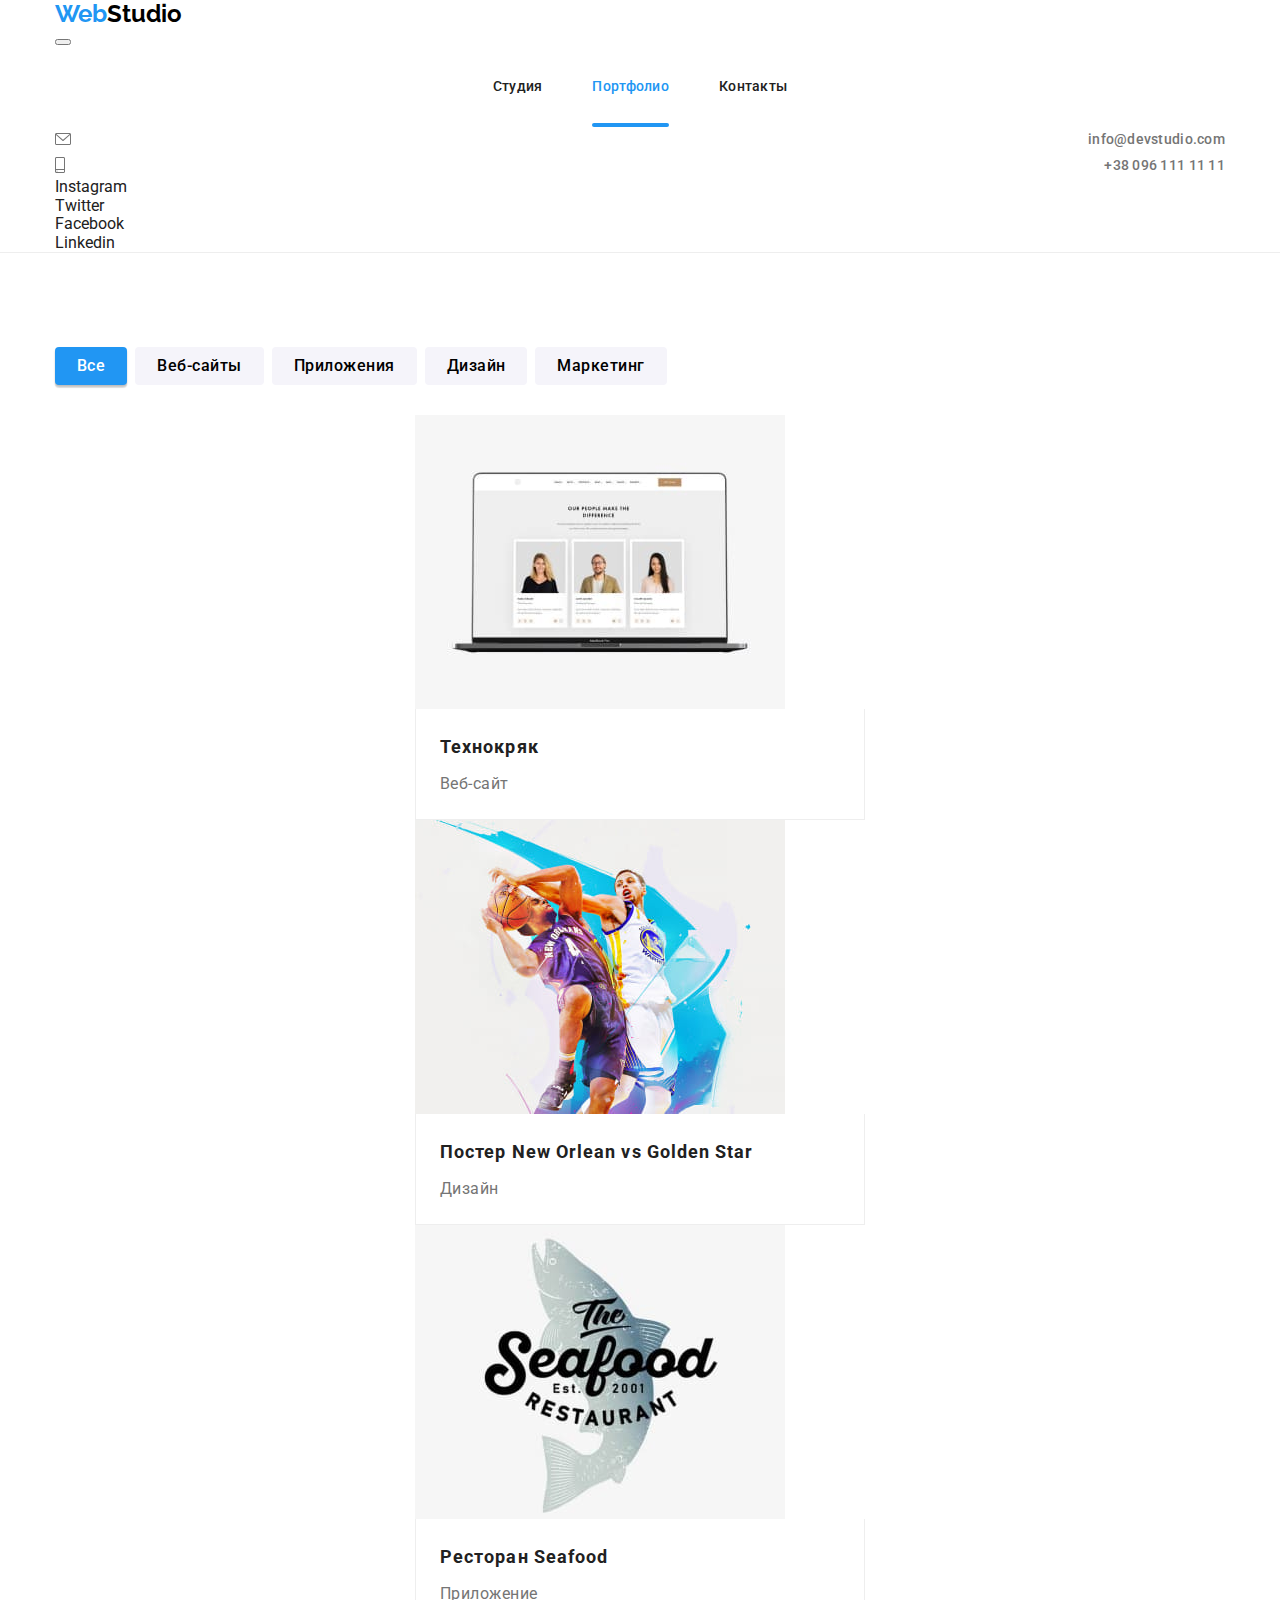
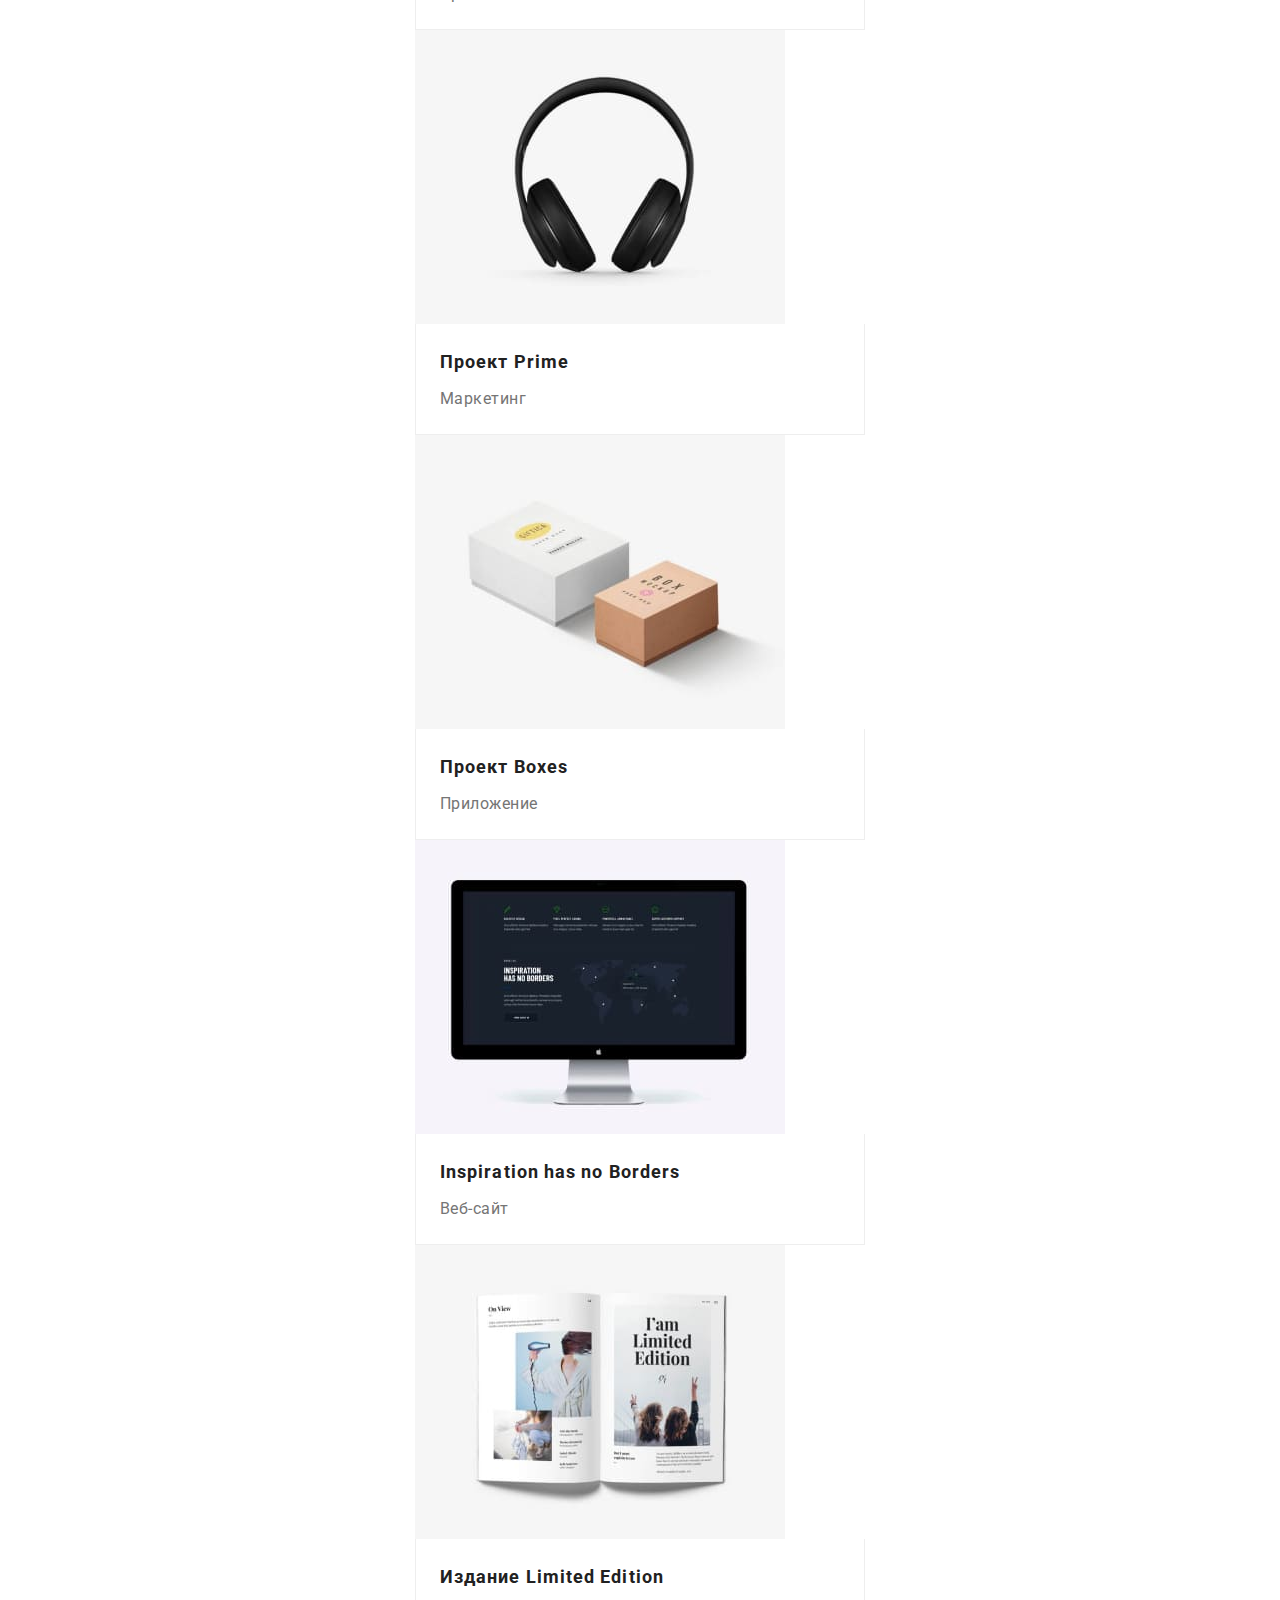
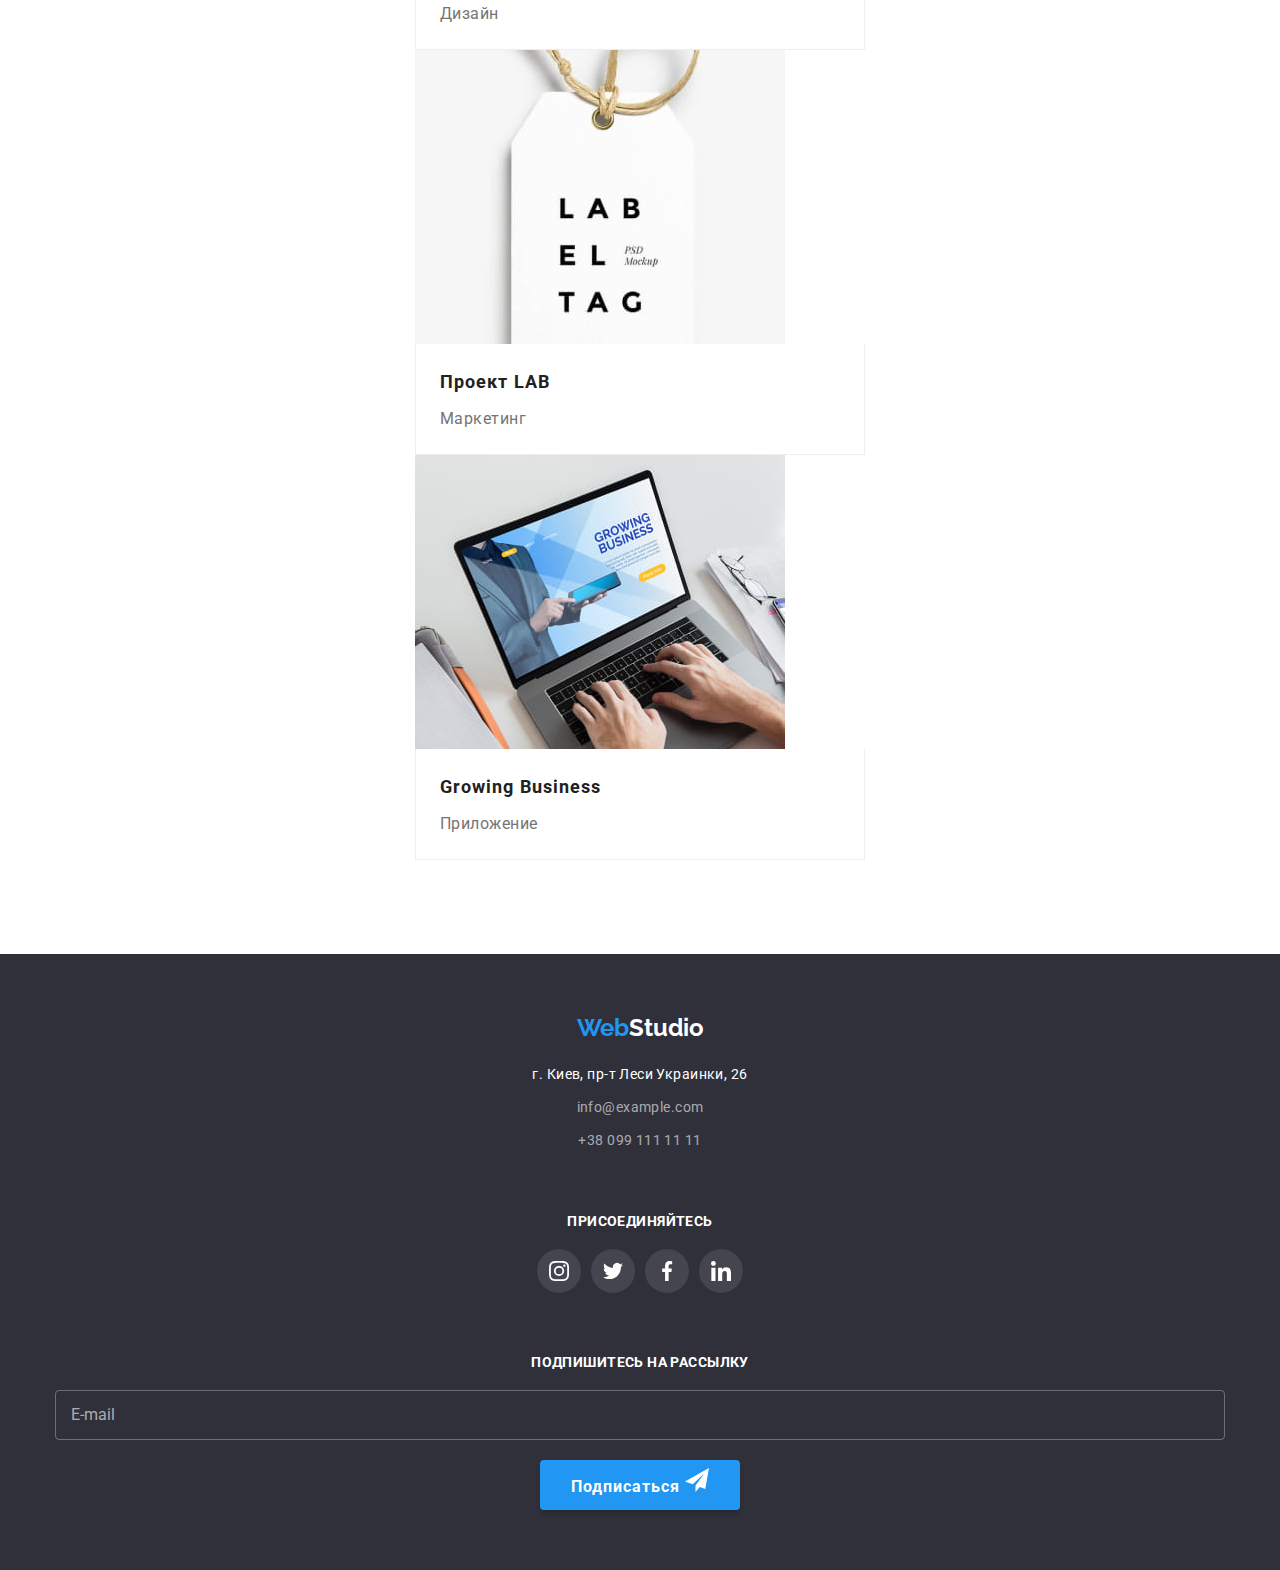
==== portfolio.html @ af36595d "start work" ====
<!DOCTYPE html>
<html lang="ru">
  <head>
    <meta charset="UTF-8" />
    <meta http-equiv="X-UA-Compatible" content="IE=edge" />
    <meta name="viewport" content="width=device-width, initial-scale=1.0, maximum-scale=1.0, user-scalable=no" />
    <link rel="stylesheet" href="./css/main.min.css" />
    <link
      href="https://fonts.googleapis.com/css2?family=Raleway:wght@700&family=Roboto:wght@400;500;700;900&display=swap"
      rel="stylesheet"
    />
    <title>Портфолио</title>
  </head>
  <body>
    <header>
    <div class="container page-header">
        <a href="./index.html" lang="en" class="link logo"><span class="logo__part">Web</span>Studio</a>
        <nav class="nav js-menu-container">
            <button type="button" class="nav__button is-open js-open-menu" aria-expanded="false" aria-controls="mobile-menu">
                <svg class="menu" width="40" height="40" aria-label="Переключатель мобильного меню">
                    <use class="nav__icon-menu" href="./images/sprite.svg#icon-menu" />
                    <use class="nav__icon-cross" href="./images/sprite.svg#icon-cross" />        
                </svg>
            </button>
            <div class="nav__menu">
                <ul class="list nav__list">
                    <li><a href="./index.html" class="link nav__link">Cтудия</a></li>
                    <li><a href="./portfolio.html" class="link nav__link nav__link--current">Портфолио</a></li>
                    <li><a href="" class="link nav__link">Контакты</a></li>
                </ul>        
                <ul class="list contacts">
                    <li>
                        <a class="link contacts__link" href="mailto:info@devstudio.com">
                        <svg class="contacts__icon" width="16" height="12">
                            <use href="./images/sprite.svg#icon-mail"></use>
                        </svg>
                        info@devstudio.com</a>
                    </li>
                    <li>
                        <a class="link contacts__link" href="tel:+380961111111">
                        <svg class="contacts__icon" width="10" height="16">
                            <use href="./images/sprite.svg#icon-tel"></use></svg>
                        +38 096 111 11 11</a>
                    </li>
                </ul>
                <ul class="list nav__sn">
                    <li class="nav__social"><a class="link" href="#">Instagram</a></li>
                    <li class="nav__social"><a class="link" href="#">Twitter</a></li>
                    <li class="nav__social"><a class="link" href="#">Facebook</a></li>
                    <li class="nav__social"><a class="link" href="#">Linkedin</a></li>
                </ul>
            </div>
        </nav>
    </div>
    </header>
    <main>
      <section class="section">
        <div class="container">
          <h1 class="visually-hidden">Projects</h1>
          <ul class="list filters">
            <li><button type="button" class="filters__button filters__button--current">Все</button></li>
            <li><button type="button" class="filters__button">Веб-сайты</button></li>
            <li><button type="button" class="filters__button">Приложения</button></li>
            <li><button type="button" class="filters__button">Дизайн</button></li>
            <li><button type="button" class="filters__button">Маркетинг</button></li>
          </ul>
          <ul class="list projects">
            <li class="projects__item">
              <a href="#" class="link product">
                <div class="product__overlay">
                  <picture>
                      <source srcset="./images/portfolio/1project-top.jpg 1x, ./images/portfolio/1project-top2x.jpg 2x" media="(min-width: 1200px)">
                      <source srcset="./images/portfolio/1project-tab.jpg 1x, ./images/portfolio/1project-tab2x.jpg 2x" media="(min-width: 768px)">
                      <source srcset="./images/portfolio/1project-mob.jpg 1x, ./images/portfolio/1project-mob2x.jpg 2x" media="(max-width: 767px)">
                      <img src="./images/portfolio/1project-mob.jpg" alt="Технокряк"/>
                  </picture>
                  <p class="product__text">
                    Ресурс предлагает комплексные предложения с разным уровнем функционала и
                    сервисов. Все это позволит посетителю получить исчерпывающие сведения о компании
                    или частном лице.
                  </p>
                </div>
                <div class="product__descr">
                  <h2 class="product__name">Технокряк</h2>
                  <p class="product__title">Веб-сайт</p>
                </div>
              </a>
            </li>
            <li class="projects__item">
              <a href="#" class="link product">
                <div class="product__overlay">
                  <picture>
                    <source srcset="./images/portfolio/2project-top.jpg 1x, ./images/portfolio/2project-top2x.jpg 2x" media="(min-width: 1200px)">
                    <source srcset="./images/portfolio/2project-tab.jpg 1x, ./images/portfolio/2project-tab2x.jpg 2x" media="(min-width: 768px)">
                    <source srcset="./images/portfolio/2project-mob.jpg 1x, ./images/portfolio/2project-mob2x.jpg 2x" media="(max-width: 767px)">
                    <img src="./images/portfolio/2project-mob.jpg" alt="Постер New Orlean vs Golden Star"/>
                  </picture>
                  <p class="product__text">
                    Ресурс предлагает комплексные предложения с разным уровнем функционала и
                    сервисов. Все это позволит посетителю получить исчерпывающие сведения о компании
                    или частном лице.
                  </p>
                </div>
                <div class="product__descr">
                  <h2 class="product__name">
                    Постер <span lang="en">New Orlean vs Golden Star</span>
                  </h2>
                  <p class="product__title">Дизайн</p>
                </div>
              </a>
            </li>
            <li class="projects__item">
              <a href="#" class="link product">
                <div class="product__overlay">
                  <picture>
                    <source srcset="./images/portfolio/3project-top.jpg 1x, ./images/portfolio/3project-top2x.jpg 2x" media="(min-width: 1200px)">
                    <source srcset="./images/portfolio/3project-tab.jpg 1x, ./images/portfolio/3project-tab2x.jpg 2x" media="(min-width: 768px)">
                    <source srcset="./images/portfolio/3project-mob.jpg 1x, ./images/portfolio/3project-mob2x.jpg 2x" media="(max-width: 767px)">
                    <img src="./images/portfolio/3project-mob.jpg" alt="Ресторан Seafood"/>
                  </picture>
                  <p class="product__text">
                    Ресурс предлагает комплексные предложения с разным уровнем функционала и
                    сервисов. Все это позволит посетителю получить исчерпывающие сведения о компании
                    или частном лице.
                  </p>
                </div>
                <div class="product__descr">
                  <h2 class="product__name">Ресторан <span lang="en">Seafood</span></h2>
                  <p class="product__title">Приложение</p>
                </div>
              </a>
            </li>
            <li class="projects__item">
              <a href="#" class="link product">
                <div class="product__overlay">
                  <picture>
                    <source srcset="./images/portfolio/4project-top.jpg 1x, ./images/portfolio/4project-top2x.jpg 2x" media="(min-width: 1200px)">
                    <source srcset="./images/portfolio/4project-tab.jpg 1x, ./images/portfolio/4project-tab2x.jpg 2x" media="(min-width: 768px)">
                    <source srcset="./images/portfolio/4project-mob.jpg 1x, ./images/portfolio/4project-mob2x.jpg 2x" media="(max-width: 767px)">
                    <img src="./images/portfolio/4project-mob.jpg" alt="Проект Prime"/>
                  </picture>
                  <p class="product__text">
                    Ресурс предлагает комплексные предложения с разным уровнем функционала и
                    сервисов. Все это позволит посетителю получить исчерпывающие сведения о компании
                    или частном лице.
                  </p>
                </div>
                <div class="product__descr">
                  <h2 class="product__name">Проект <span lang="en">Prime</span></h2>
                  <p class="product__title">Маркетинг</p>
                </div>
              </a>
            </li>
            <li class="projects__item">
              <a href="#" class="link product">
                <div class="product__overlay">
                  <picture>
                    <source srcset="./images/portfolio/5project-top.jpg 1x, ./images/portfolio/5project-top2x.jpg 2x" media="(min-width: 1200px)">
                    <source srcset="./images/portfolio/5project-tab.jpg 1x, ./images/portfolio/5project-tab2x.jpg 2x" media="(min-width: 768px)">
                    <source srcset="./images/portfolio/5project-mob.jpg 1x, ./images/portfolio/5project-mob2x.jpg 2x" media="(max-width: 767px)">
                    <img src="./images/portfolio/5project-mob.jpg" alt="Проект Boxes"/>
                  </picture>
                  <p class="product__text">
                    Ресурс предлагает комплексные предложения с разным уровнем функционала и
                    сервисов. Все это позволит посетителю получить исчерпывающие сведения о компании
                    или частном лице.
                  </p>
                </div>
                <div class="product__descr">
                  <h2 class="product__name">Проект <span lang="en">Boxes</span></h2>
                  <p class="product__title">Приложение</p>
                </div>
              </a>
            </li>
            <li class="projects__item">
              <a href="#" class="link product">
                <div class="product__overlay">
                  <picture>
                    <source srcset="./images/portfolio/6project-top.jpg 1x, ./images/portfolio/6project-top2x.jpg 2x" media="(min-width: 1200px)">
                    <source srcset="./images/portfolio/6project-tab.jpg 1x, ./images/portfolio/6project-tab2x.jpg 2x" media="(min-width: 768px)">
                    <source srcset="./images/portfolio/6project-mob.jpg 1x, ./images/portfolio/6project-mob2x.jpg 2x" media="(max-width: 767px)">
                    <img src="./images/portfolio/6project-mob.jpg" alt="Inspiration has no Borders"/>
                  </picture>
                  <p class="product__text">
                    Ресурс предлагает комплексные предложения с разным уровнем функционала и
                    сервисов. Все это позволит посетителю получить исчерпывающие сведения о компании
                    или частном лице.
                  </p>
                </div>
                <div class="product__descr">
                  <h2 class="product__name" lang="en">Inspiration has no Borders</h2>
                  <p class="product__title">Веб-сайт</p>
                </div>
              </a>
            </li>
            <li class="projects__item">
              <a href="#" class="link product">
                <div class="product__overlay">
                  <picture>
                    <source srcset="./images/portfolio/7project-top.jpg 1x, ./images/portfolio/7project-top2x.jpg 2x" media="(min-width: 1200px)">
                    <source srcset="./images/portfolio/7project-tab.jpg 1x, ./images/portfolio/7project-tab2x.jpg 2x" media="(min-width: 768px)">
                    <source srcset="./images/portfolio/7project-mob.jpg 1x, ./images/portfolio/7project-mob2x.jpg 2x" media="(max-width: 767px)">
                    <img src="./images/portfolio/7project-mob.jpg" alt="Издание Limited Edition"/>
                  </picture>
                  <p class="product__text">
                    Ресурс предлагает комплексные предложения с разным уровнем функционала и
                    сервисов. Все это позволит посетителю получить исчерпывающие сведения о компании
                    или частном лице.
                  </p>
                </div>
                <div class="product__descr">
                  <h2 class="product__name">Издание <span lang="en">Limited Edition</span></h2>
                  <p class="product__title">Дизайн</p>
                </div>
              </a>
            </li>
            <li class="projects__item">
              <a href="#" class="link product">
                <div class="product__overlay">
                  <picture>
                    <source srcset="./images/portfolio/8project-top.jpg 1x, ./images/portfolio/8project-top2x.jpg 2x" media="(min-width: 1200px)">
                    <source srcset="./images/portfolio/8project-tab.jpg 1x, ./images/portfolio/8project-tab2x.jpg 2x" media="(min-width: 768px)">
                    <source srcset="./images/portfolio/8project-mob.jpg 1x, ./images/portfolio/8project-mob2x.jpg 2x" media="(max-width: 767px)">
                    <img src="./images/portfolio/8project-mob.jpg" alt="Проект LAB"/>
                  </picture>
                  <p class="product__text">
                    Ресурс предлагает комплексные предложения с разным уровнем функционала и
                    сервисов. Все это позволит посетителю получить исчерпывающие сведения о компании
                    или частном лице.
                  </p>
                </div>
                <div class="product__descr">
                  <h2 class="product__name">Проект <span lang="en">LAB</span></h2>
                  <p class="product__title">Маркетинг</p>
                </div>
              </a>
            </li>
            <li class="projects__item">
              <a href="#" class="link product">
                <div class="product__overlay">
                  <picture>
                    <source srcset="./images/portfolio/9project-top.jpg 1x, ./images/portfolio/9project-top2x.jpg 2x" media="(min-width: 1200px)">
                    <source srcset="./images/portfolio/9project-tab.jpg 1x, ./images/portfolio/9project-tab2x.jpg 2x" media="(min-width: 768px)">
                    <source srcset="./images/portfolio/9project-mob.jpg 1x, ./images/portfolio/9project-mob2x.jpg 2x" media="(max-width: 767px)">
                    <img src="./images/portfolio/9project-mob.jpg" alt="Growing Business"/>
                  </picture>
                  <p class="product__text">
                    Ресурс предлагает комплексные предложения с разным уровнем функционала и
                    сервисов. Все это позволит посетителю получить исчерпывающие сведения о компании
                    или частном лице.
                  </p>
                </div>
                <div class="product__descr">
                  <h2 class="product__name" lang="en">Growing Business</h2>
                  <p class="product__title">Приложение</p>
                </div>
              </a>
            </li>
          </ul>
        </div>
      </section>
    </main>
    <footer>
    <div class="container page-footer">
        <div>
        <a href="./index.html" lang="en" class="link logo"
            ><span class="logo__part">Web</span>Studio</a
        >
        <address>
            <ul class="address list">
            <li>
                <a href="https://goo.gl/maps/jvZkEeuZgT2ocz416"
                rel="noopener nofollow noreferrer"
                class="link address__location">г. Киев, пр-т Леси Украинки, 26</a>
            </li>
            <li class="address__item">
                <a href="mailto:info@example.com" class="link address__contacts">info@example.com</a>
            </li>
            <li class="address__item">
                <a href="tel:+380991111111" class="link address__contacts">+38 099 111 11 11</a>
            </li>
            </ul>
        </address>
        </div>
        <div class="footer__div">
        <strong class="page-footer__heading">присоединяйтесь</strong>
        <ul class="list social">
            <li>
            <a href="#" class="link social__link">
                <svg width="20" height="20">
                <use href="./images/sprite.svg#icon-instagram" />
                </svg>
            </a>
            </li>
            <li>
            <a href="#" class="link social__link">
                <svg width="20" height="20">
                <use href="./images/sprite.svg#icon-twitter" />
                </svg>
            </a>
            </li>
            <li>
            <a href="#" class="link social__link">
                <svg width="20" height="20">
                <use href="./images/sprite.svg#icon-facebook" />
                </svg>
            </a>
            </li>
            <li>
            <a href="#" class="link social__link">
                <svg width="20" height="20">
                <use href="./images/sprite.svg#icon-linkedin" />
                </svg>
            </a>
            </li>
        </ul>
        </div>
        <div class="footer__div footer__div--alignment">
        <strong class="page-footer__heading">подпишитесь на рассылку</strong>
        <form class="send">
            <label>
            <input type="email" name="email" class="send__email" placeholder="E-mail" required />
            </label>
            <button type="submit" class="button">
            Подписаться
            <svg width="24" height="24">
                <use href="./images/sprite.svg#icon-send" />
            </svg>
            </button>
        </form>
        </div>
    </div>
    </footer>
  </body>
</html>
---- css/main.min.css ----
/*! modern-normalize v1.1.0 | MIT License | https://github.com/sindresorhus/modern-normalize */*,::before,::after{-webkit-box-sizing:border-box;box-sizing:border-box}html{line-height:1.15;-webkit-text-size-adjust:100%;-moz-tab-size:4;-o-tab-size:4;tab-size:4}body{margin:0;font-family:system-ui,-apple-system,"Segoe UI",Roboto,Helvetica,Arial,sans-serif,"Apple Color Emoji","Segoe UI Emoji"}hr{height:0;color:inherit}abbr[title]{-webkit-text-decoration:underline dotted;text-decoration:underline dotted}b,strong{font-weight:bolder}code,kbd,samp,pre{font-family:ui-monospace,SFMono-Regular,Consolas,"Liberation Mono",Menlo,monospace;font-size:1em}small{font-size:80%}sub,sup{font-size:75%;line-height:0;position:relative;vertical-align:baseline}sub{bottom:-0.25em}sup{top:-0.5em}table{text-indent:0;border-color:inherit}button,input,optgroup,select,textarea{font-family:inherit;font-size:100%;line-height:1.15;margin:0}button,select{text-transform:none}button,[type=button],[type=reset],[type=submit]{-webkit-appearance:button}::-moz-focus-inner{border-style:none;padding:0}:-moz-focusring{outline:1px dotted ButtonText}:-moz-ui-invalid{box-shadow:none}legend{padding:0}progress{vertical-align:baseline}::-webkit-inner-spin-button,::-webkit-outer-spin-button{height:auto}[type=search]{-webkit-appearance:textfield;outline-offset:-2px}::-webkit-search-decoration{-webkit-appearance:none}::-webkit-file-upload-button{-webkit-appearance:button;font:inherit}summary{display:list-item}p,h1,h2,h3,h4,h5,h6{margin:0}ul,ol{margin:0;padding-left:0}img{display:block;max-width:100%;height:auto}.container{margin:0 auto;padding:0 15px}@media screen and (min-width: 1200px){.container{width:1200px}}.section{padding-top:60px;padding-bottom:60px}@media screen and (min-width: 1200px){.section{padding-top:94px;padding-bottom:94px}}.link{text-decoration:none;color:inherit;-webkit-transition:color 250ms cubic-bezier(0.4, 0, 0.2, 1);transition:color 250ms cubic-bezier(0.4, 0, 0.2, 1)}.link:hover,.link:focus{color:#2196f3}.list{list-style-type:none}.no-padding{padding-top:0}@media screen and (max-width: 1199px){.no-padding{display:none}}.is-hidden{opacity:0;pointer-events:none;visibility:hidden}.no-scroll{overflow:hidden}.visually-hidden{position:absolute;width:1px;height:1px;margin:-1px;border:0;padding:0;white-space:nowrap;-webkit-clip-path:inset(100%);clip-path:inset(100%);clip:rect(0 0 0 0);overflow:hidden}.logo{color:#000;font-family:"Raleway";font-weight:700;font-size:24px;line-height:28px;padding:16px 0;-webkit-transition-property:color;transition-property:color;-webkit-transition-duration:250ms;transition-duration:250ms;-webkit-transition-timing-function:cubic-bezier(0.4, 0, 0.2, 1);transition-timing-function:cubic-bezier(0.4, 0, 0.2, 1)}@media screen and (min-width: 768px){.logo{padding:26px 0}}.page-footer .logo{color:#fff}.logo:hover,.logo:focus{color:#2196f3}.logo__part{color:#2196f3}.is-hidden{opacity:0;pointer-events:none;visibility:hidden}.menu{position:fixed;z-index:2;width:100vw;height:100vh;background-color:#fff;top:0;padding-top:10px;padding-bottom:48px;-webkit-transform:translate(0) scale(1);transform:translate(0) scale(1);opacity:1;-webkit-transition-property:-webkit-transform;transition-property:-webkit-transform;transition-property:transform;transition-property:transform, -webkit-transform;-webkit-transition-duration:250ms;transition-duration:250ms;-webkit-transition-timing-function:cubic-bezier(0.4, 0, 0.2, 1);transition-timing-function:cubic-bezier(0.4, 0, 0.2, 1)}.menu>.menu-container{display:-webkit-box;display:-ms-flexbox;display:flex;-webkit-box-pack:justify;-ms-flex-pack:justify;justify-content:space-between;-webkit-box-orient:vertical;-webkit-box-direction:normal;-ms-flex-direction:column;flex-direction:column;height:100%;overflow:auto}@media screen and (min-width: 768px){.menu{display:none}}.menu-container{width:100%;margin:0 auto;padding-left:40px;padding-right:15px}@media screen and (min-width: 480px){.menu-container{max-width:480px}}.menu-btn__open{border:none;background-color:rgba(0,0,0,0);padding:10px 0;-webkit-transition-property:fill;transition-property:fill;-webkit-transition-duration:250ms;transition-duration:250ms;-webkit-transition-timing-function:cubic-bezier(0.4, 0, 0.2, 1);transition-timing-function:cubic-bezier(0.4, 0, 0.2, 1)}.menu-btn__open:hover,.menu-btn__open:focus{fill:#2196f3}@media screen and (min-width: 768px){.menu-btn__open{display:none}}.menu__icon{color:#000}.menu-btn__close{display:block;border:none;background-color:rgba(0,0,0,0);padding:10px 0;-webkit-transition-property:fill;transition-property:fill;-webkit-transition-duration:250ms;transition-duration:250ms;-webkit-transition-timing-function:cubic-bezier(0.4, 0, 0.2, 1);transition-timing-function:cubic-bezier(0.4, 0, 0.2, 1)}.menu-btn__close:hover,.menu-btn__close:focus{fill:#2196f3}.menu__item:not(:last-child){margin-bottom:32px}.menu__link{font-family:inherit;text-align:left;font-weight:500;font-size:30px;line-height:1.13;letter-spacing:.02em;text-transform:none;-webkit-transition-property:color;transition-property:color;-webkit-transition-duration:250ms;transition-duration:250ms;-webkit-transition-timing-function:cubic-bezier(0.4, 0, 0.2, 1);transition-timing-function:cubic-bezier(0.4, 0, 0.2, 1)}@media screen and (min-width: 480px){.menu__link{font-family:inherit;text-align:left;font-weight:500;font-size:40px;line-height:1.18;letter-spacing:.02em;text-transform:none}}.menu__link:hover,.menu__link:focus,.menu__link--current{color:#2196f3}.menu-connect__tel{margin-bottom:32px}.button{display:block;margin:0 auto;width:200px;height:50px;color:#fff;background-color:#2196f3;cursor:pointer;border:none;-webkit-box-shadow:0px 4px 4px rgba(0,0,0,.15);box-shadow:0px 4px 4px rgba(0,0,0,.15);border-radius:4px;font-family:inherit;text-align:center;font-weight:700;font-size:16px;line-height:30px;letter-spacing:.06em;text-transform:none;-webkit-transition-property:background-color;transition-property:background-color;-webkit-transition-duration:250ms;transition-duration:250ms;-webkit-transition-timing-function:cubic-bezier(0.4, 0, 0.2, 1);transition-timing-function:cubic-bezier(0.4, 0, 0.2, 1)}.button:hover,.button:focus{background-color:#188ce8}.send .button{fill:currentColor;gap:10px}.section__heading{font-family:inherit;text-align:center;font-weight:700;font-size:28px;line-height:33px;letter-spacing:.03em;text-transform:none;margin-bottom:30px}.social{display:-webkit-box;display:-ms-flexbox;display:flex;-webkit-box-pack:center;-ms-flex-pack:center;justify-content:center;-webkit-box-align:center;-ms-flex-align:center;align-items:center;gap:10px}.social__link{display:-webkit-box;display:-ms-flexbox;display:flex;-webkit-box-pack:center;-ms-flex-pack:center;justify-content:center;-webkit-box-align:center;-ms-flex-align:center;align-items:center;width:44px;height:44px;background-color:inherit;border-radius:50%;-webkit-transition-property:background-color;transition-property:background-color;-webkit-transition-duration:250ms;transition-duration:250ms;-webkit-transition-timing-function:cubic-bezier(0.4, 0, 0.2, 1);transition-timing-function:cubic-bezier(0.4, 0, 0.2, 1)}.footer__div .social__link{background-color:rgba(255,255,255,.1);fill:#fff}.social__link:hover,.social__link:focus{background-color:#2196f3}.social__icon{fill:#afb1b8;-webkit-transition-property:fill;transition-property:fill;-webkit-transition-duration:250ms;transition-duration:250ms;-webkit-transition-timing-function:cubic-bezier(0.4, 0, 0.2, 1);transition-timing-function:cubic-bezier(0.4, 0, 0.2, 1)}.social__link:hover .social__icon,.social__link:focus .social__icon{fill:#fff}.close{position:absolute;top:8px;right:8px;width:30px;height:30px;border:1px solid rgba(0,0,0,.1);border-radius:50%;background:#fff;cursor:pointer}.close__icon{fill:#000;-webkit-transition-property:fill;transition-property:fill;-webkit-transition-duration:250ms;transition-duration:250ms;-webkit-transition-timing-function:cubic-bezier(0.4, 0, 0.2, 1);transition-timing-function:cubic-bezier(0.4, 0, 0.2, 1)}.close:hover .close__icon,.close:focus .close__icon{fill:#2196f3}.send__email{width:100%;height:50px;padding:16px 15px;margin-bottom:20px;background-color:inherit;border:1px solid rgba(255,255,255,.3);border-radius:4px;color:#fff;cursor:pointer;-webkit-transition-property:border-color;transition-property:border-color;-webkit-transition-duration:250ms;transition-duration:250ms;-webkit-transition-timing-function:cubic-bezier(0.4, 0, 0.2, 1);transition-timing-function:cubic-bezier(0.4, 0, 0.2, 1)}.send__email:hover,.send__email:focus{outline:none;border-color:#2196f3}.send__email::-webkit-input-placeholder{color:rgba(255,255,255,.6)}.send__email::-moz-placeholder{color:rgba(255,255,255,.6)}.send__email:-ms-input-placeholder{color:rgba(255,255,255,.6)}.send__email::-ms-input-placeholder{color:rgba(255,255,255,.6)}.send__email::placeholder{color:rgba(255,255,255,.6)}.product{display:block;-webkit-transition-property:-webkit-box-shadow;transition-property:-webkit-box-shadow;transition-property:box-shadow;transition-property:box-shadow, -webkit-box-shadow;-webkit-transition-duration:250ms;transition-duration:250ms;-webkit-transition-timing-function:cubic-bezier(0.4, 0, 0.2, 1);transition-timing-function:cubic-bezier(0.4, 0, 0.2, 1)}.product:hover,.product:focus{-webkit-box-shadow:0px 1px 1px rgba(0,0,0,.12),0px 4px 4px rgba(0,0,0,.06),1px 4px 6px rgba(0,0,0,.16);box-shadow:0px 1px 1px rgba(0,0,0,.12),0px 4px 4px rgba(0,0,0,.06),1px 4px 6px rgba(0,0,0,.16)}.product__descr{padding:20px 24px;border:1px solid #eee;background-color:#fff;border-top:none}.product__overlay{position:relative;overflow:hidden;width:100%;height:100%}.product__text{width:100%;height:100%;position:absolute;bottom:0;padding:77px 24px;font-family:inherit;text-align:left;font-weight:400;font-size:18px;line-height:28px;letter-spacing:.03em;text-transform:none;color:#fff;background-color:rgba(33,150,243,.9);-webkit-transform:translateY(101%);transform:translateY(101%);-webkit-transition-property:-webkit-transform;transition-property:-webkit-transform;transition-property:transform;transition-property:transform, -webkit-transform;-webkit-transition-duration:250ms;transition-duration:250ms;-webkit-transition-timing-function:cubic-bezier(0.4, 0, 0.2, 1);transition-timing-function:cubic-bezier(0.4, 0, 0.2, 1)}@media screen and (min-width: 768px){.product__text{padding:63px 24px 77px}}@media screen and (min-width: 1200px){.product__text{padding:63px 24px}}.product:hover .product__text,.product:focus .product__text{-webkit-transform:translateY(0);transform:translateY(0)}.product__name{margin-bottom:4px;font-family:inherit;text-align:left;font-weight:700;font-size:18px;line-height:36px;letter-spacing:.06em;text-transform:none;color:#212121}.product__title{font-family:inherit;text-align:left;font-weight:400;font-size:16px;line-height:30px;letter-spacing:.03em;text-transform:none;color:#757575}body{font-family:"Roboto","Raleway",sans-serif;color:#212121}header{position:relative;border-bottom:1px solid #eee}@media screen and (max-width: 1199px){.page-header{display:-webkit-box;display:-ms-flexbox;display:flex;-webkit-box-pack:justify;-ms-flex-pack:justify;justify-content:space-between;-webkit-box-align:center;-ms-flex-align:center;align-items:center}}@media screen and (max-width: 767px){.nav{display:none}}.nav__list{display:-webkit-box;display:-ms-flexbox;display:flex;-webkit-box-pack:center;-ms-flex-pack:center;justify-content:center;-webkit-box-align:center;-ms-flex-align:center;align-items:center;gap:50px}.nav__link{font-family:inherit;text-align:left;font-weight:500;font-size:14px;line-height:16px;letter-spacing:.02em;text-transform:none;padding:32px 0;color:inherit}.nav__link--current{color:#2196f3}@media screen and (min-width: 768px){.nav__link{position:relative;display:block}.nav__link::after{display:block;width:100%;height:4px;position:absolute;bottom:-1px;content:"";background-color:#2196f3;border-radius:2px;opacity:0;-webkit-transform:scaleX(0);transform:scaleX(0);-webkit-transition-property:opacity;transition-property:opacity;-webkit-transition-duration:250ms;transition-duration:250ms;-webkit-transition-timing-function:cubic-bezier(0.4, 0, 0.2, 1);transition-timing-function:cubic-bezier(0.4, 0, 0.2, 1);-webkit-transition-property:-webkit-transform;transition-property:-webkit-transform;transition-property:transform;transition-property:transform, -webkit-transform;transition-duration:250ms;transition-timing-function:cubic-bezier(0.4, 0, 0.2, 1)}.nav__link:hover::after{opacity:1;-webkit-transform:scaleX(1);transform:scaleX(1)}.nav__link--current{color:#2196f3}.nav__link--current::after{position:absolute;bottom:-1px;content:"";display:block;width:100%;height:4px;background-color:#2196f3;border-radius:2px;opacity:1;-webkit-transform:scaleX(1);transform:scaleX(1)}}@media screen and (max-width: 767px){.contacts{display:none}}.contacts__link{padding:5px 0;font-family:inherit;text-align:left;font-weight:500;font-size:12px;line-height:14px;letter-spacing:.02em;text-transform:none;color:#757575}@media screen and (min-width: 1200px){.contacts__link{display:-webkit-box;display:-ms-flexbox;display:flex;-webkit-box-pack:justify;-ms-flex-pack:justify;justify-content:space-between;-webkit-box-align:center;-ms-flex-align:center;align-items:center;font-family:inherit;text-align:left;font-weight:500;font-size:14px;line-height:16px;letter-spacing:.02em;text-transform:none}}.contacts__icon{margin-right:8px;fill:currentColor;-webkit-transition-property:fill;transition-property:fill;-webkit-transition-duration:250ms;transition-duration:250ms;-webkit-transition-timing-function:cubic-bezier(0.4, 0, 0.2, 1);transition-timing-function:cubic-bezier(0.4, 0, 0.2, 1)}.contacts__icon:hover,.contacts__icon:focus{fill:currentColor}@media screen and (min-width: 1200px){.contacts__icon{margin-right:10px}}.hero{max-width:100%;padding:118px 0;margin-left:auto;margin-right:auto;text-align:center;background-color:#2f303a;background-image:-webkit-gradient(linear, left top, left bottom, from(rgba(47, 48, 58, 0.4)), to(rgba(47, 48, 58, 0.4))),url(../images/hero-mob.jpg);background-image:linear-gradient(rgba(47, 48, 58, 0.4), rgba(47, 48, 58, 0.4)),url(../images/hero-mob.jpg);background-size:cover}@media screen and (-webkit-min-device-pixel-ratio: 2), screen and (min-resolution: 2dppx){.hero{background-image:url(../images/hero-mob2x.jpg)}}@media screen and (min-width: 480px){.hero{background-image:url(../images/hero-tab.jpg)}}@media screen and (min-width: 480px)and (-webkit-min-device-pixel-ratio: 2), screen and (min-width: 480px)and (min-resolution: 2dppx){.hero{background-image:url(../images/hero-tab2x.jpg)}}@media screen and (min-width: 768px){.hero{background-image:url(../images/hero-top.jpg)}}@media screen and (min-width: 768px)and (-webkit-min-device-pixel-ratio: 2), screen and (min-width: 768px)and (min-resolution: 2dppx){.hero{background-image:url(../images/hero-top2x.jpg)}}@media screen and (min-width: 768px){.hero .container{padding:0;width:360px}}@media screen and (min-width: 1200px){.hero .container{width:696px}}.hero__header{margin-bottom:30px;font-family:inherit;text-align:center;font-weight:900;font-size:26px;line-height:42px;letter-spacing:.06em;text-transform:uppercase;color:#fff}@media screen and (min-width: 1200px){.hero__header{font-family:inherit;text-align:center;font-weight:900;font-size:44px;line-height:60px;letter-spacing:.06em;text-transform:uppercase}}.features__box{display:-webkit-box;display:-ms-flexbox;display:flex;-webkit-box-pack:center;-ms-flex-pack:center;justify-content:center;-webkit-box-align:center;-ms-flex-align:center;align-items:center;width:100%;height:120px;margin-bottom:30px;background-color:#f5f4fa;border-radius:4px}.features__title{margin-bottom:10px;font-family:inherit;text-align:center;font-weight:700;font-size:14px;line-height:16px;letter-spacing:.03em;text-transform:uppercase}.features__descr{font-family:inherit;text-align:left;font-weight:400;font-size:14px;line-height:24px;letter-spacing:.03em;text-transform:none;color:#757575}.employments__title{color:#fff;background-color:rgba(47,48,58,.8)}.team{background-color:#f5f4fa}@media screen and (min-width: 480px){.team__list{max-width:450px;margin:0 auto}}.team__card{-webkit-box-shadow:0px 1px 3px rgba(0,0,0,.12),0px 1px 1px rgba(0,0,0,.14),0px 2px 1px rgba(0,0,0,.2);box-shadow:0px 1px 3px rgba(0,0,0,.12),0px 1px 1px rgba(0,0,0,.14),0px 2px 1px rgba(0,0,0,.2);border-radius:0px 0px 4px 4px;background-color:#fff}@media screen and (max-width: 767px){.team__card{max-width:450px}.team__card:not(:last-child){margin-bottom:30px}}.team__image{text-align:center}.team__descr{padding:30px 0}.team__name{margin-bottom:10px;font-family:inherit;text-align:center;font-weight:500;font-size:16px;line-height:19px;letter-spacing:.03em;text-transform:none}.team__post{margin-bottom:16px;font-family:inherit;text-align:center;font-weight:400;font-size:16px;line-height:19px;letter-spacing:.03em;text-transform:none;color:#757575}.clients{display:-webkit-box;display:-ms-flexbox;display:flex;-webkit-box-pack:center;-ms-flex-pack:center;justify-content:center;-webkit-box-align:center;-ms-flex-align:center;align-items:center;-ms-flex-wrap:wrap;flex-wrap:wrap;gap:30px}.clients__item{height:92px;-ms-flex-preferred-size:calc((100% - 1 * 30px)/2);flex-basis:calc((100% - 1 * 30px)/2)}.clients__link{width:100%;height:100%;border:1px solid #afb1b8;border-radius:4px;outline:rgba(0,0,0,0);display:-webkit-box;display:-ms-flexbox;display:flex;-webkit-box-pack:center;-ms-flex-pack:center;justify-content:center;-webkit-box-align:center;-ms-flex-align:center;align-items:center;-webkit-transition-property:border-color;transition-property:border-color;-webkit-transition-duration:250ms;transition-duration:250ms;-webkit-transition-timing-function:cubic-bezier(0.4, 0, 0.2, 1);transition-timing-function:cubic-bezier(0.4, 0, 0.2, 1)}.clients__link:hover,.clients__link:focus{border-color:#2196f3}.clients__icon{fill:#afb1b8;-webkit-transition-property:fill;transition-property:fill;-webkit-transition-duration:250ms;transition-duration:250ms;-webkit-transition-timing-function:cubic-bezier(0.4, 0, 0.2, 1);transition-timing-function:cubic-bezier(0.4, 0, 0.2, 1)}.clients__link:hover .clients__icon,.clients__link:focus .clients__icon{fill:currentColor}footer{background-color:#2f303a;padding:60px 0}.page-footer{text-align:center}.footer__div{margin-top:60px}.page-footer__heading{display:inline-block;margin-bottom:20px;font-family:inherit;text-align:center;font-weight:700;font-size:14px;line-height:16px;letter-spacing:.03em;text-transform:uppercase;color:#fff}address{margin-top:20px}.address__location{font-family:inherit;text-align:left;font-weight:400;font-size:14px;line-height:24px;letter-spacing:.03em;text-transform:none;color:#fff;font-style:normal;color:#fff}.address__contacts{font-family:inherit;text-align:left;font-weight:400;font-size:14px;line-height:24px;letter-spacing:.03em;text-transform:none;font-style:normal;color:rgba(255,255,255,.6)}.address__item{margin-top:8px}@media screen and (min-width: 1200px){.address__item{margin-top:9px}}.backdrop{position:fixed;top:0;left:0;width:100%;height:100%;background-color:rgba(0,0,0,.2);opacity:1;-webkit-transition-property:opacity;transition-property:opacity;-webkit-transition-duration:250ms;transition-duration:250ms;-webkit-transition-timing-function:cubic-bezier(0.4, 0, 0.2, 1);transition-timing-function:cubic-bezier(0.4, 0, 0.2, 1)}.backdrop.is-hidden{opacity:0;pointer-events:none}.modal{position:absolute;top:50%;left:50%;width:450px;height:609px;padding:40px;background:#fff;-webkit-box-shadow:0px 1px 3px rgba(0,0,0,.12),0px 1px 1px rgba(0,0,0,.14),0px 2px 1px rgba(0,0,0,.2);box-shadow:0px 1px 3px rgba(0,0,0,.12),0px 1px 1px rgba(0,0,0,.14),0px 2px 1px rgba(0,0,0,.2);border-radius:4px;-webkit-transform:translate(-50%, -50%);transform:translate(-50%, -50%);-webkit-transition-property:-webkit-transform;transition-property:-webkit-transform;transition-property:transform;transition-property:transform, -webkit-transform;-webkit-transition-duration:250ms;transition-duration:250ms;-webkit-transition-timing-function:cubic-bezier(0.4, 0, 0.2, 1);transition-timing-function:cubic-bezier(0.4, 0, 0.2, 1)}@media screen and (max-width: 479px){.modal{width:96%;overflow-y:scroll}}@media screen and (min-width: 1200px){.modal{width:528px;height:581px}}.backdrop.is-hidden .modal{-webkit-transform:translate(-50%, -100%);transform:translate(-50%, -100%)}.modal__form{width:100%}.modal__header{display:inline-block;margin-bottom:12px;font-family:inherit;text-align:center;font-weight:700;font-size:20px;line-height:30px;letter-spacing:.03em;text-transform:none}@media screen and (min-width: 1200px){.modal__header{line-height:23px}}.modal__div{position:relative;margin-bottom:10px}.modal__form .modal__div:nth-child(4){margin-bottom:20px}.modal__input{width:100%;height:40px;padding:0 12px 0 42px;border:1px solid rgba(33,33,33,.2);border-radius:4px;cursor:pointer;font-family:inherit;text-align:left;font-weight:400;font-size:12px;line-height:14px;letter-spacing:.01em;text-transform:none;color:#212121;-webkit-transition-property:border-color;transition-property:border-color;-webkit-transition-duration:250ms;transition-duration:250ms;-webkit-transition-timing-function:cubic-bezier(0.4, 0, 0.2, 1);transition-timing-function:cubic-bezier(0.4, 0, 0.2, 1)}.modal__input::-webkit-input-placeholder{font-family:inherit;text-align:left;font-weight:400;font-size:12px;line-height:14px;letter-spacing:.01em;text-transform:none;color:#212121}.modal__input::-moz-placeholder{font-family:inherit;text-align:left;font-weight:400;font-size:12px;line-height:14px;letter-spacing:.01em;text-transform:none;color:#212121}.modal__input:-ms-input-placeholder{font-family:inherit;text-align:left;font-weight:400;font-size:12px;line-height:14px;letter-spacing:.01em;text-transform:none;color:#212121}.modal__input::-ms-input-placeholder{font-family:inherit;text-align:left;font-weight:400;font-size:12px;line-height:14px;letter-spacing:.01em;text-transform:none;color:#212121}.modal__input::placeholder{font-family:inherit;text-align:left;font-weight:400;font-size:12px;line-height:14px;letter-spacing:.01em;text-transform:none;color:#212121}.modal__input:hover,.modal__input:focus{outline:none;border-color:#2196f3}.modal__label{margin-bottom:4px;font-family:inherit;text-align:left;font-weight:400;font-size:12px;line-height:14px;letter-spacing:.01em;text-transform:none;color:#757575;cursor:pointer}.modal__icon{position:absolute;left:12px;top:50%;fill:#212121;-webkit-transition-property:fill;transition-property:fill;-webkit-transition-duration:250ms;transition-duration:250ms;-webkit-transition-timing-function:cubic-bezier(0.4, 0, 0.2, 1);transition-timing-function:cubic-bezier(0.4, 0, 0.2, 1)}.modal__input:hover+.modal__icon,.modal__input:focus+.modal__icon{fill:#2196f3}.modal__comment{resize:none;width:100%;height:120px;padding:12px 16px;border:1px solid rgba(33,33,33,.2);border-radius:4px;font-family:inherit;text-align:left;font-weight:400;font-size:14px;line-height:14px;letter-spacing:.01em;text-transform:none;-webkit-transition-property:border-color;transition-property:border-color;-webkit-transition-duration:250ms;transition-duration:250ms;-webkit-transition-timing-function:cubic-bezier(0.4, 0, 0.2, 1);transition-timing-function:cubic-bezier(0.4, 0, 0.2, 1)}.modal__comment::-webkit-input-placeholder{font-family:inherit;text-align:left;font-weight:400;font-size:14px;line-height:16px;letter-spacing:.01em;text-transform:none;color:rgba(117,117,117,.5)}.modal__comment::-moz-placeholder{font-family:inherit;text-align:left;font-weight:400;font-size:14px;line-height:16px;letter-spacing:.01em;text-transform:none;color:rgba(117,117,117,.5)}.modal__comment:-ms-input-placeholder{font-family:inherit;text-align:left;font-weight:400;font-size:14px;line-height:16px;letter-spacing:.01em;text-transform:none;color:rgba(117,117,117,.5)}.modal__comment::-ms-input-placeholder{font-family:inherit;text-align:left;font-weight:400;font-size:14px;line-height:16px;letter-spacing:.01em;text-transform:none;color:rgba(117,117,117,.5)}.modal__comment::placeholder{font-family:inherit;text-align:left;font-weight:400;font-size:14px;line-height:16px;letter-spacing:.01em;text-transform:none;color:rgba(117,117,117,.5)}@media screen and (min-width: 1200px){.modal__comment::-webkit-input-placeholder{font-family:inherit;text-align:left;font-weight:400;font-size:12px;line-height:14px;letter-spacing:.01em;text-transform:none}.modal__comment::-moz-placeholder{font-family:inherit;text-align:left;font-weight:400;font-size:12px;line-height:14px;letter-spacing:.01em;text-transform:none}.modal__comment:-ms-input-placeholder{font-family:inherit;text-align:left;font-weight:400;font-size:12px;line-height:14px;letter-spacing:.01em;text-transform:none}.modal__comment::-ms-input-placeholder{font-family:inherit;text-align:left;font-weight:400;font-size:12px;line-height:14px;letter-spacing:.01em;text-transform:none}.modal__comment::placeholder{font-family:inherit;text-align:left;font-weight:400;font-size:12px;line-height:14px;letter-spacing:.01em;text-transform:none}}.modal__comment:hover,.modal__comment:focus{outline:none;border-color:#2196f3}.check{margin-bottom:30px;text-align:center}.check__box{position:absolute;width:1px;height:1px;margin:-1px;border:0;padding:0;white-space:nowrap;-webkit-clip-path:inset(100%);clip-path:inset(100%);clip:rect(0 0 0 0);overflow:hidden}.check__label{width:100%;cursor:pointer;display:-webkit-box;display:-ms-flexbox;display:flex;-webkit-box-pack:center;-ms-flex-pack:center;justify-content:center;-webkit-box-align:center;-ms-flex-align:center;align-items:center;font-family:inherit;text-align:left;font-weight:400;font-size:12px;line-height:1.17;letter-spacing:.03em;text-transform:none;font-style:normal;color:#757575}@media screen and (max-width: 479px){.check__label{-webkit-box-align:start;-ms-flex-align:start;align-items:flex-start;font-size:3.2vw;-ms-flex-wrap:wrap;flex-wrap:wrap}}.check__icon{margin-right:8px;display:inline-block;width:16px;height:15px;background-image:url(../images/nocheck.svg);-webkit-transition-property:background-image;transition-property:background-image;-webkit-transition-duration:250ms;transition-duration:250ms;-webkit-transition-timing-function:cubic-bezier(0.4, 0, 0.2, 1);transition-timing-function:cubic-bezier(0.4, 0, 0.2, 1)}.check__box:focus+.check__icon,.check__box:hover+.check__icon{background-image:url(../images/accent-nochek.svg)}.check__box:checked+.check__icon{background-image:url(../images/check.svg)}.check__box:checked:hover+.check__icon{background-image:url(../images/accent-nochek.svg)}.check__link{color:#2196f3;text-decoration:underline}.filters{display:-webkit-box;display:-ms-flexbox;display:flex;-webkit-box-pack:start;-ms-flex-pack:start;justify-content:start;-webkit-box-align:center;-ms-flex-align:center;align-items:center;-ms-flex-wrap:wrap;flex-wrap:wrap;margin-bottom:30px;gap:8px}.filters__button{padding:6px 22px;cursor:pointer;background-color:#f5f4fa;border-radius:4px;border:none;font-family:inherit;text-align:center;font-weight:500;font-size:16px;line-height:26px;letter-spacing:.03em;text-transform:none;-webkit-transition-property:color;transition-property:color;-webkit-transition-duration:250ms;transition-duration:250ms;-webkit-transition-timing-function:cubic-bezier(0.4, 0, 0.2, 1);transition-timing-function:cubic-bezier(0.4, 0, 0.2, 1);-webkit-transition-property:background-color;transition-property:background-color;transition-duration:250ms;transition-timing-function:cubic-bezier(0.4, 0, 0.2, 1);-webkit-transition-property:-webkit-box-shadow;transition-property:-webkit-box-shadow;transition-property:box-shadow;transition-property:box-shadow, -webkit-box-shadow;transition-duration:250ms;transition-timing-function:cubic-bezier(0.4, 0, 0.2, 1)}.filters__button:focus,.filters__button:hover,.filters__button--current{color:#fff;background-color:#2196f3;-webkit-box-shadow:0px 3px 1px rgba(0,0,0,.1),0px 1px 2px rgba(0,0,0,.08),0px 2px 2px rgba(0,0,0,.12);box-shadow:0px 3px 1px rgba(0,0,0,.1),0px 1px 2px rgba(0,0,0,.08),0px 2px 2px rgba(0,0,0,.12)}@media screen and (min-width: 480px){.projects{max-width:450px;margin:0 auto}}@media screen and (max-width: 767px){.projects__item{max-width:450px}.projects__item:not(:last-child){margin-bottom:30px}}/*# sourceMappingURL=main.min.css.map */
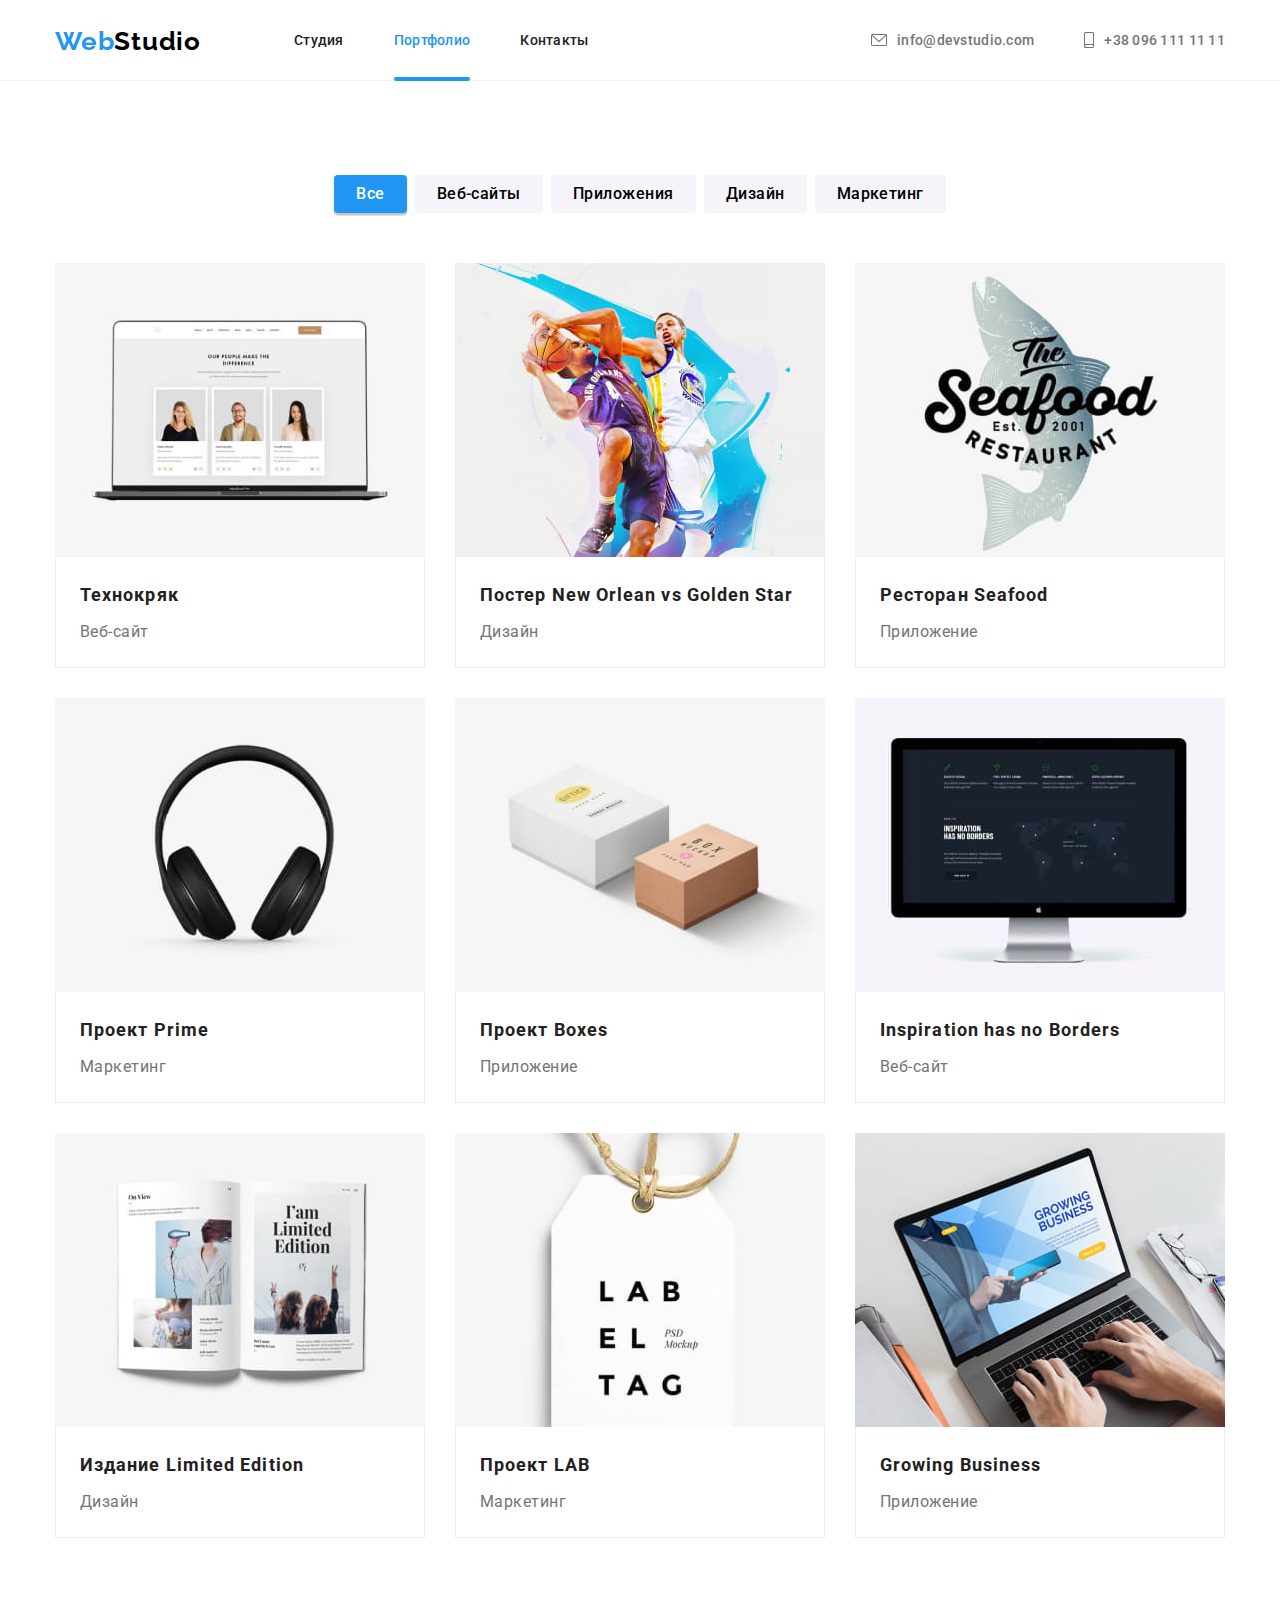
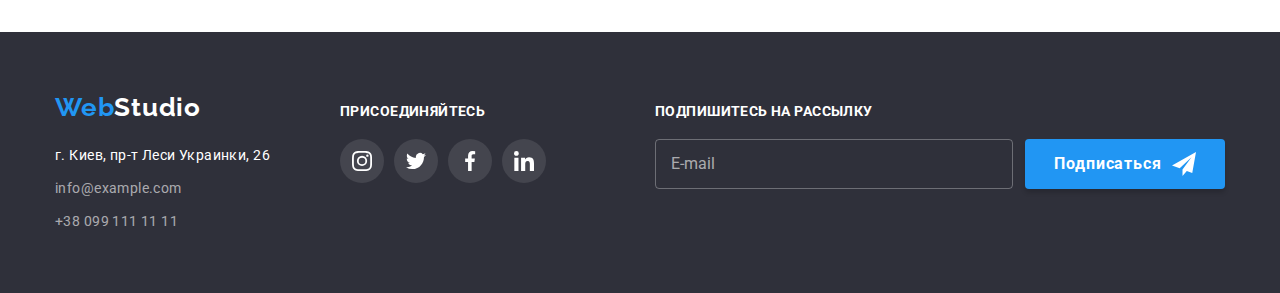
==== commit 339fe3c5: "Adaptive layout" ====
--- a/portfolio.html
+++ b/portfolio.html
@@ -15,43 +15,108 @@
     <header>
     <div class="container page-header">
         <a href="./index.html" lang="en" class="link logo"><span class="logo__part">Web</span>Studio</a>
-        <nav class="nav js-menu-container">
-            <button type="button" class="nav__button is-open js-open-menu" aria-expanded="false" aria-controls="mobile-menu">
-                <svg class="menu" width="40" height="40" aria-label="Переключатель мобильного меню">
-                    <use class="nav__icon-menu" href="./images/sprite.svg#icon-menu" />
-                    <use class="nav__icon-cross" href="./images/sprite.svg#icon-cross" />        
+        <nav class="nav">
+        <ul class="list nav__list">
+            <li><a href="./index.html" class="link nav__link">Cтудия</a></li>
+            <li><a href="./portfolio.html" class="link nav__link nav__link--current">Портфолио</a></li>
+            <li><a href="" class="link nav__link">Контакты</a></li>
+        </ul>
+        </nav>
+        <ul class="list contacts">
+            <li class="contacts__item">
+                <a class="link contacts__link" href="mailto:info@devstudio.com">
+                <svg class="contacts__icon contacts__icon--mail" width="16" height="12">
+                    <use href="./images/sprite.svg#icon-mail">
                 </svg>
+                info@devstudio.com</a>
+            </li>
+            <li>
+                <a class="link contacts__link" href="tel:+380961111111">
+                <svg class="contacts__icon contacts__icon--tel" width="10" height="16">
+                    <use href="./images/sprite.svg#icon-tel"></svg>
+                +38 096 111 11 11</a>
+            </li>
+        </ul>
+        <button type="button" class="menu__open">
+            <svg class="menu__icon" width="40" height="40">
+                <use href="./images/sprite.svg#icon-menu"></use>
+            </svg>
             </button>
-            <div class="nav__menu">
-                <ul class="list nav__list">
-                    <li><a href="./index.html" class="link nav__link">Cтудия</a></li>
-                    <li><a href="./portfolio.html" class="link nav__link nav__link--current">Портфолио</a></li>
-                    <li><a href="" class="link nav__link">Контакты</a></li>
-                </ul>        
-                <ul class="list contacts">
-                    <li>
-                        <a class="link contacts__link" href="mailto:info@devstudio.com">
-                        <svg class="contacts__icon" width="16" height="12">
-                            <use href="./images/sprite.svg#icon-mail"></use>
-                        </svg>
-                        info@devstudio.com</a>
-                    </li>
-                    <li>
-                        <a class="link contacts__link" href="tel:+380961111111">
-                        <svg class="contacts__icon" width="10" height="16">
-                            <use href="./images/sprite.svg#icon-tel"></use></svg>
-                        +38 096 111 11 11</a>
+        </div>
+        <div class="menu is-hidden">
+            <div class="menu__top">
+                <button type="button" class="menu__close">
+                <svg class="menu__icon" width="40" height="40">
+                    <use href="./images/sprite.svg#icon-cross"></use>
+                </svg>
+                </button>
+                <nav class="menu__nav">
+                <ul class="menu__list list">
+                    <li class="menu__item">
+                    <a href="./index.html" class="link menu__link">Студия</a>
+                    </li>
+                    <li class="menu__item">
+                    <a href="./portfolio.html" class="link menu__link menu__link--current">Портфолио</a>
+                    </li>
+                    <li class="menu__item">
+                    <a href="#" class="link menu__link">Контакты</a>
                     </li>
                 </ul>
-                <ul class="list nav__sn">
-                    <li class="nav__social"><a class="link" href="#">Instagram</a></li>
-                    <li class="nav__social"><a class="link" href="#">Twitter</a></li>
-                    <li class="nav__social"><a class="link" href="#">Facebook</a></li>
-                    <li class="nav__social"><a class="link" href="#">Linkedin</a></li>
+                </nav>
+            </div>
+            <div class="menu__bottom">
+                <ul class="menu__list list">
+                    <li class="menu__item">
+                    <a href="tel:+380961111111" class="link menu__tel"
+                        >+38 096 111 11 11</a
+                    >
+                    </li>
+                    <li class="menu__item">
+                    <a href="mailto:info@devstudio.com" class="link menu__mail"
+                        >info@devstudio.com</a
+                    >
+                    </li>
+                </ul>
+                <ul class="menu__socials list">
+                    <li class="menu__social">
+                        <a
+                        href=""
+                        target="_blank"
+                        rel="noopener noreferrer nofollow"
+                        class="menu__soc link"
+                        >Instagram</a
+                        >
+                    </li>
+                    <li class="menu__social">
+                        <a
+                        href=""
+                        target="_blank"
+                        rel="noopener noreferrer nofollow"
+                        class="menu__soc link" 
+                        >Twitter</a
+                        >
+                    </li>
+                    <li class="menu__social">
+                        <a
+                        href=""
+                        target="_blank"
+                        rel="noopener noreferrer nofollow"
+                        class="menu__soc link"
+                        >Facebook</a
+                        >
+                    </li>
+                    <li class="menu__social">
+                        <a
+                        href=""
+                        target="_blank"
+                        rel="noopener noreferrer nofollow"
+                        class="menu__soc link"
+                        >LinkedIn</a
+                        >
+                    </li>
                 </ul>
             </div>
-        </nav>
-    </div>
+        </div>
     </header>
     <main>
       <section class="section">
@@ -200,7 +265,7 @@
                     <source srcset="./images/portfolio/7project-top.jpg 1x, ./images/portfolio/7project-top2x.jpg 2x" media="(min-width: 1200px)">
                     <source srcset="./images/portfolio/7project-tab.jpg 1x, ./images/portfolio/7project-tab2x.jpg 2x" media="(min-width: 768px)">
                     <source srcset="./images/portfolio/7project-mob.jpg 1x, ./images/portfolio/7project-mob2x.jpg 2x" media="(max-width: 767px)">
-                    <img src="./images/portfolio/7project-mob.jpg" alt="Издание Limited Edition"/>
+                    <img src="./images/portfolio/7project-mob.jpg" alt="Издание Limited Edition" class="product__image"/>
                   </picture>
                   <p class="product__text">
                     Ресурс предлагает комплексные предложения с разным уровнем функционала и
@@ -262,59 +327,63 @@
     </main>
     <footer>
     <div class="container page-footer">
-        <div>
-        <a href="./index.html" lang="en" class="link logo"
-            ><span class="logo__part">Web</span>Studio</a
-        >
-        <address>
-            <ul class="address list">
-            <li>
-                <a href="https://goo.gl/maps/jvZkEeuZgT2ocz416"
-                rel="noopener nofollow noreferrer"
-                class="link address__location">г. Киев, пр-т Леси Украинки, 26</a>
-            </li>
-            <li class="address__item">
-                <a href="mailto:info@example.com" class="link address__contacts">info@example.com</a>
-            </li>
-            <li class="address__item">
-                <a href="tel:+380991111111" class="link address__contacts">+38 099 111 11 11</a>
-            </li>
-            </ul>
-        </address>
+        <div class="page-footer__tab">
+            <div>
+                <a href="./index.html" lang="en" class="link logo"
+                    ><span class="logo__part">Web</span>Studio</a
+                >
+                <address>
+                    <ul class="address list">
+                    <li>
+                        <a href="https://goo.gl/maps/jvZkEeuZgT2ocz416"
+                        rel="noopener nofollow noreferrer"
+                        class="link address__location">г. Киев, пр-т Леси Украинки, 26</a
+                        >
+                    </li>
+                    <li class="address__item">
+                        <a href="mailto:info@example.com" class="link address__contacts"                >info@example.com</a>
+                    </li>
+                    <li class="address__item">
+                        <a href="tel:+380991111111" class="link address__contacts">+38 099 111 11 11</a>
+                    </li>
+                    </ul>
+                </address>
+            </div>
+            <div class="footer__div">
+                <strong class="page-footer__heading">присоединяйтесь</strong>
+                <ul class="list social">
+                    <li>
+                    <a href="#" class="link social__link">
+                        <svg width="20" height="20">
+                        <use href="./images/sprite.svg#icon-instagram" />
+                        </svg>
+                    </a>
+                    </li>
+                    <li>
+                    <a href="#" class="link social__link">
+                        <svg width="20" height="20">
+                        <use href="./images/sprite.svg#icon-twitter" />
+                        </svg>
+                    </a>
+                    </li>
+                    <li>
+                    <a href="#" class="link social__link">
+                        <svg width="20" height="20">
+                        <use href="./images/sprite.svg#icon-facebook" />
+                        </svg>
+                    </a>
+                    </li>
+                    <li>
+                    <a href="#" class="link social__link">
+                        <svg width="20" height="20">
+                        <use href="./images/sprite.svg#icon-linkedin" />
+                        </svg>
+                    </a>
+                    </li>
+                </ul>
+            </div>
         </div>
-        <div class="footer__div">
-        <strong class="page-footer__heading">присоединяйтесь</strong>
-        <ul class="list social">
-            <li>
-            <a href="#" class="link social__link">
-                <svg width="20" height="20">
-                <use href="./images/sprite.svg#icon-instagram" />
-                </svg>
-            </a>
-            </li>
-            <li>
-            <a href="#" class="link social__link">
-                <svg width="20" height="20">
-                <use href="./images/sprite.svg#icon-twitter" />
-                </svg>
-            </a>
-            </li>
-            <li>
-            <a href="#" class="link social__link">
-                <svg width="20" height="20">
-                <use href="./images/sprite.svg#icon-facebook" />
-                </svg>
-            </a>
-            </li>
-            <li>
-            <a href="#" class="link social__link">
-                <svg width="20" height="20">
-                <use href="./images/sprite.svg#icon-linkedin" />
-                </svg>
-            </a>
-            </li>
-        </ul>
-        </div>
+        
         <div class="footer__div footer__div--alignment">
         <strong class="page-footer__heading">подпишитесь на рассылку</strong>
         <form class="send">
@@ -331,5 +400,6 @@
         </div>
     </div>
     </footer>
+    <script src="./menu.js"></script>
   </body>
 </html>
--- a/css/main.min.css
+++ b/css/main.min.css
@@ -1 +1 @@
-/*! modern-normalize v1.1.0 | MIT License | https://github.com/sindresorhus/modern-normalize */*,::before,::after{-webkit-box-sizing:border-box;box-sizing:border-box}html{line-height:1.15;-webkit-text-size-adjust:100%;-moz-tab-size:4;-o-tab-size:4;tab-size:4}body{margin:0;font-family:system-ui,-apple-system,"Segoe UI",Roboto,Helvetica,Arial,sans-serif,"Apple Color Emoji","Segoe UI Emoji"}hr{height:0;color:inherit}abbr[title]{-webkit-text-decoration:underline dotted;text-decoration:underline dotted}b,strong{font-weight:bolder}code,kbd,samp,pre{font-family:ui-monospace,SFMono-Regular,Consolas,"Liberation Mono",Menlo,monospace;font-size:1em}small{font-size:80%}sub,sup{font-size:75%;line-height:0;position:relative;vertical-align:baseline}sub{bottom:-0.25em}sup{top:-0.5em}table{text-indent:0;border-color:inherit}button,input,optgroup,select,textarea{font-family:inherit;font-size:100%;line-height:1.15;margin:0}button,select{text-transform:none}button,[type=button],[type=reset],[type=submit]{-webkit-appearance:button}::-moz-focus-inner{border-style:none;padding:0}:-moz-focusring{outline:1px dotted ButtonText}:-moz-ui-invalid{box-shadow:none}legend{padding:0}progress{vertical-align:baseline}::-webkit-inner-spin-button,::-webkit-outer-spin-button{height:auto}[type=search]{-webkit-appearance:textfield;outline-offset:-2px}::-webkit-search-decoration{-webkit-appearance:none}::-webkit-file-upload-button{-webkit-appearance:button;font:inherit}summary{display:list-item}p,h1,h2,h3,h4,h5,h6{margin:0}ul,ol{margin:0;padding-left:0}img{display:block;max-width:100%;height:auto}.container{margin:0 auto;padding:0 15px}@media screen and (min-width: 1200px){.container{width:1200px}}.section{padding-top:60px;padding-bottom:60px}@media screen and (min-width: 1200px){.section{padding-top:94px;padding-bottom:94px}}.link{text-decoration:none;color:inherit;-webkit-transition:color 250ms cubic-bezier(0.4, 0, 0.2, 1);transition:color 250ms cubic-bezier(0.4, 0, 0.2, 1)}.link:hover,.link:focus{color:#2196f3}.list{list-style-type:none}.no-padding{padding-top:0}@media screen and (max-width: 1199px){.no-padding{display:none}}.is-hidden{opacity:0;pointer-events:none;visibility:hidden}.no-scroll{overflow:hidden}.visually-hidden{position:absolute;width:1px;height:1px;margin:-1px;border:0;padding:0;white-space:nowrap;-webkit-clip-path:inset(100%);clip-path:inset(100%);clip:rect(0 0 0 0);overflow:hidden}.logo{color:#000;font-family:"Raleway";font-weight:700;font-size:24px;line-height:28px;padding:16px 0;-webkit-transition-property:color;transition-property:color;-webkit-transition-duration:250ms;transition-duration:250ms;-webkit-transition-timing-function:cubic-bezier(0.4, 0, 0.2, 1);transition-timing-function:cubic-bezier(0.4, 0, 0.2, 1)}@media screen and (min-width: 768px){.logo{padding:26px 0}}.page-footer .logo{color:#fff}.logo:hover,.logo:focus{color:#2196f3}.logo__part{color:#2196f3}.is-hidden{opacity:0;pointer-events:none;visibility:hidden}.menu{position:fixed;z-index:2;width:100vw;height:100vh;background-color:#fff;top:0;padding-top:10px;padding-bottom:48px;-webkit-transform:translate(0) scale(1);transform:translate(0) scale(1);opacity:1;-webkit-transition-property:-webkit-transform;transition-property:-webkit-transform;transition-property:transform;transition-property:transform, -webkit-transform;-webkit-transition-duration:250ms;transition-duration:250ms;-webkit-transition-timing-function:cubic-bezier(0.4, 0, 0.2, 1);transition-timing-function:cubic-bezier(0.4, 0, 0.2, 1)}.menu>.menu-container{display:-webkit-box;display:-ms-flexbox;display:flex;-webkit-box-pack:justify;-ms-flex-pack:justify;justify-content:space-between;-webkit-box-orient:vertical;-webkit-box-direction:normal;-ms-flex-direction:column;flex-direction:column;height:100%;overflow:auto}@media screen and (min-width: 768px){.menu{display:none}}.menu-container{width:100%;margin:0 auto;padding-left:40px;padding-right:15px}@media screen and (min-width: 480px){.menu-container{max-width:480px}}.menu-btn__open{border:none;background-color:rgba(0,0,0,0);padding:10px 0;-webkit-transition-property:fill;transition-property:fill;-webkit-transition-duration:250ms;transition-duration:250ms;-webkit-transition-timing-function:cubic-bezier(0.4, 0, 0.2, 1);transition-timing-function:cubic-bezier(0.4, 0, 0.2, 1)}.menu-btn__open:hover,.menu-btn__open:focus{fill:#2196f3}@media screen and (min-width: 768px){.menu-btn__open{display:none}}.menu__icon{color:#000}.menu-btn__close{display:block;border:none;background-color:rgba(0,0,0,0);padding:10px 0;-webkit-transition-property:fill;transition-property:fill;-webkit-transition-duration:250ms;transition-duration:250ms;-webkit-transition-timing-function:cubic-bezier(0.4, 0, 0.2, 1);transition-timing-function:cubic-bezier(0.4, 0, 0.2, 1)}.menu-btn__close:hover,.menu-btn__close:focus{fill:#2196f3}.menu__item:not(:last-child){margin-bottom:32px}.menu__link{font-family:inherit;text-align:left;font-weight:500;font-size:30px;line-height:1.13;letter-spacing:.02em;text-transform:none;-webkit-transition-property:color;transition-property:color;-webkit-transition-duration:250ms;transition-duration:250ms;-webkit-transition-timing-function:cubic-bezier(0.4, 0, 0.2, 1);transition-timing-function:cubic-bezier(0.4, 0, 0.2, 1)}@media screen and (min-width: 480px){.menu__link{font-family:inherit;text-align:left;font-weight:500;font-size:40px;line-height:1.18;letter-spacing:.02em;text-transform:none}}.menu__link:hover,.menu__link:focus,.menu__link--current{color:#2196f3}.menu-connect__tel{margin-bottom:32px}.button{display:block;margin:0 auto;width:200px;height:50px;color:#fff;background-color:#2196f3;cursor:pointer;border:none;-webkit-box-shadow:0px 4px 4px rgba(0,0,0,.15);box-shadow:0px 4px 4px rgba(0,0,0,.15);border-radius:4px;font-family:inherit;text-align:center;font-weight:700;font-size:16px;line-height:30px;letter-spacing:.06em;text-transform:none;-webkit-transition-property:background-color;transition-property:background-color;-webkit-transition-duration:250ms;transition-duration:250ms;-webkit-transition-timing-function:cubic-bezier(0.4, 0, 0.2, 1);transition-timing-function:cubic-bezier(0.4, 0, 0.2, 1)}.button:hover,.button:focus{background-color:#188ce8}.send .button{fill:currentColor;gap:10px}.section__heading{font-family:inherit;text-align:center;font-weight:700;font-size:28px;line-height:33px;letter-spacing:.03em;text-transform:none;margin-bottom:30px}.social{display:-webkit-box;display:-ms-flexbox;display:flex;-webkit-box-pack:center;-ms-flex-pack:center;justify-content:center;-webkit-box-align:center;-ms-flex-align:center;align-items:center;gap:10px}.social__link{display:-webkit-box;display:-ms-flexbox;display:flex;-webkit-box-pack:center;-ms-flex-pack:center;justify-content:center;-webkit-box-align:center;-ms-flex-align:center;align-items:center;width:44px;height:44px;background-color:inherit;border-radius:50%;-webkit-transition-property:background-color;transition-property:background-color;-webkit-transition-duration:250ms;transition-duration:250ms;-webkit-transition-timing-function:cubic-bezier(0.4, 0, 0.2, 1);transition-timing-function:cubic-bezier(0.4, 0, 0.2, 1)}.footer__div .social__link{background-color:rgba(255,255,255,.1);fill:#fff}.social__link:hover,.social__link:focus{background-color:#2196f3}.social__icon{fill:#afb1b8;-webkit-transition-property:fill;transition-property:fill;-webkit-transition-duration:250ms;transition-duration:250ms;-webkit-transition-timing-function:cubic-bezier(0.4, 0, 0.2, 1);transition-timing-function:cubic-bezier(0.4, 0, 0.2, 1)}.social__link:hover .social__icon,.social__link:focus .social__icon{fill:#fff}.close{position:absolute;top:8px;right:8px;width:30px;height:30px;border:1px solid rgba(0,0,0,.1);border-radius:50%;background:#fff;cursor:pointer}.close__icon{fill:#000;-webkit-transition-property:fill;transition-property:fill;-webkit-transition-duration:250ms;transition-duration:250ms;-webkit-transition-timing-function:cubic-bezier(0.4, 0, 0.2, 1);transition-timing-function:cubic-bezier(0.4, 0, 0.2, 1)}.close:hover .close__icon,.close:focus .close__icon{fill:#2196f3}.send__email{width:100%;height:50px;padding:16px 15px;margin-bottom:20px;background-color:inherit;border:1px solid rgba(255,255,255,.3);border-radius:4px;color:#fff;cursor:pointer;-webkit-transition-property:border-color;transition-property:border-color;-webkit-transition-duration:250ms;transition-duration:250ms;-webkit-transition-timing-function:cubic-bezier(0.4, 0, 0.2, 1);transition-timing-function:cubic-bezier(0.4, 0, 0.2, 1)}.send__email:hover,.send__email:focus{outline:none;border-color:#2196f3}.send__email::-webkit-input-placeholder{color:rgba(255,255,255,.6)}.send__email::-moz-placeholder{color:rgba(255,255,255,.6)}.send__email:-ms-input-placeholder{color:rgba(255,255,255,.6)}.send__email::-ms-input-placeholder{color:rgba(255,255,255,.6)}.send__email::placeholder{color:rgba(255,255,255,.6)}.product{display:block;-webkit-transition-property:-webkit-box-shadow;transition-property:-webkit-box-shadow;transition-property:box-shadow;transition-property:box-shadow, -webkit-box-shadow;-webkit-transition-duration:250ms;transition-duration:250ms;-webkit-transition-timing-function:cubic-bezier(0.4, 0, 0.2, 1);transition-timing-function:cubic-bezier(0.4, 0, 0.2, 1)}.product:hover,.product:focus{-webkit-box-shadow:0px 1px 1px rgba(0,0,0,.12),0px 4px 4px rgba(0,0,0,.06),1px 4px 6px rgba(0,0,0,.16);box-shadow:0px 1px 1px rgba(0,0,0,.12),0px 4px 4px rgba(0,0,0,.06),1px 4px 6px rgba(0,0,0,.16)}.product__descr{padding:20px 24px;border:1px solid #eee;background-color:#fff;border-top:none}.product__overlay{position:relative;overflow:hidden;width:100%;height:100%}.product__text{width:100%;height:100%;position:absolute;bottom:0;padding:77px 24px;font-family:inherit;text-align:left;font-weight:400;font-size:18px;line-height:28px;letter-spacing:.03em;text-transform:none;color:#fff;background-color:rgba(33,150,243,.9);-webkit-transform:translateY(101%);transform:translateY(101%);-webkit-transition-property:-webkit-transform;transition-property:-webkit-transform;transition-property:transform;transition-property:transform, -webkit-transform;-webkit-transition-duration:250ms;transition-duration:250ms;-webkit-transition-timing-function:cubic-bezier(0.4, 0, 0.2, 1);transition-timing-function:cubic-bezier(0.4, 0, 0.2, 1)}@media screen and (min-width: 768px){.product__text{padding:63px 24px 77px}}@media screen and (min-width: 1200px){.product__text{padding:63px 24px}}.product:hover .product__text,.product:focus .product__text{-webkit-transform:translateY(0);transform:translateY(0)}.product__name{margin-bottom:4px;font-family:inherit;text-align:left;font-weight:700;font-size:18px;line-height:36px;letter-spacing:.06em;text-transform:none;color:#212121}.product__title{font-family:inherit;text-align:left;font-weight:400;font-size:16px;line-height:30px;letter-spacing:.03em;text-transform:none;color:#757575}body{font-family:"Roboto","Raleway",sans-serif;color:#212121}header{position:relative;border-bottom:1px solid #eee}@media screen and (max-width: 1199px){.page-header{display:-webkit-box;display:-ms-flexbox;display:flex;-webkit-box-pack:justify;-ms-flex-pack:justify;justify-content:space-between;-webkit-box-align:center;-ms-flex-align:center;align-items:center}}@media screen and (max-width: 767px){.nav{display:none}}.nav__list{display:-webkit-box;display:-ms-flexbox;display:flex;-webkit-box-pack:center;-ms-flex-pack:center;justify-content:center;-webkit-box-align:center;-ms-flex-align:center;align-items:center;gap:50px}.nav__link{font-family:inherit;text-align:left;font-weight:500;font-size:14px;line-height:16px;letter-spacing:.02em;text-transform:none;padding:32px 0;color:inherit}.nav__link--current{color:#2196f3}@media screen and (min-width: 768px){.nav__link{position:relative;display:block}.nav__link::after{display:block;width:100%;height:4px;position:absolute;bottom:-1px;content:"";background-color:#2196f3;border-radius:2px;opacity:0;-webkit-transform:scaleX(0);transform:scaleX(0);-webkit-transition-property:opacity;transition-property:opacity;-webkit-transition-duration:250ms;transition-duration:250ms;-webkit-transition-timing-function:cubic-bezier(0.4, 0, 0.2, 1);transition-timing-function:cubic-bezier(0.4, 0, 0.2, 1);-webkit-transition-property:-webkit-transform;transition-property:-webkit-transform;transition-property:transform;transition-property:transform, -webkit-transform;transition-duration:250ms;transition-timing-function:cubic-bezier(0.4, 0, 0.2, 1)}.nav__link:hover::after{opacity:1;-webkit-transform:scaleX(1);transform:scaleX(1)}.nav__link--current{color:#2196f3}.nav__link--current::after{position:absolute;bottom:-1px;content:"";display:block;width:100%;height:4px;background-color:#2196f3;border-radius:2px;opacity:1;-webkit-transform:scaleX(1);transform:scaleX(1)}}@media screen and (max-width: 767px){.contacts{display:none}}.contacts__link{padding:5px 0;font-family:inherit;text-align:left;font-weight:500;font-size:12px;line-height:14px;letter-spacing:.02em;text-transform:none;color:#757575}@media screen and (min-width: 1200px){.contacts__link{display:-webkit-box;display:-ms-flexbox;display:flex;-webkit-box-pack:justify;-ms-flex-pack:justify;justify-content:space-between;-webkit-box-align:center;-ms-flex-align:center;align-items:center;font-family:inherit;text-align:left;font-weight:500;font-size:14px;line-height:16px;letter-spacing:.02em;text-transform:none}}.contacts__icon{margin-right:8px;fill:currentColor;-webkit-transition-property:fill;transition-property:fill;-webkit-transition-duration:250ms;transition-duration:250ms;-webkit-transition-timing-function:cubic-bezier(0.4, 0, 0.2, 1);transition-timing-function:cubic-bezier(0.4, 0, 0.2, 1)}.contacts__icon:hover,.contacts__icon:focus{fill:currentColor}@media screen and (min-width: 1200px){.contacts__icon{margin-right:10px}}.hero{max-width:100%;padding:118px 0;margin-left:auto;margin-right:auto;text-align:center;background-color:#2f303a;background-image:-webkit-gradient(linear, left top, left bottom, from(rgba(47, 48, 58, 0.4)), to(rgba(47, 48, 58, 0.4))),url(../images/hero-mob.jpg);background-image:linear-gradient(rgba(47, 48, 58, 0.4), rgba(47, 48, 58, 0.4)),url(../images/hero-mob.jpg);background-size:cover}@media screen and (-webkit-min-device-pixel-ratio: 2), screen and (min-resolution: 2dppx){.hero{background-image:url(../images/hero-mob2x.jpg)}}@media screen and (min-width: 480px){.hero{background-image:url(../images/hero-tab.jpg)}}@media screen and (min-width: 480px)and (-webkit-min-device-pixel-ratio: 2), screen and (min-width: 480px)and (min-resolution: 2dppx){.hero{background-image:url(../images/hero-tab2x.jpg)}}@media screen and (min-width: 768px){.hero{background-image:url(../images/hero-top.jpg)}}@media screen and (min-width: 768px)and (-webkit-min-device-pixel-ratio: 2), screen and (min-width: 768px)and (min-resolution: 2dppx){.hero{background-image:url(../images/hero-top2x.jpg)}}@media screen and (min-width: 768px){.hero .container{padding:0;width:360px}}@media screen and (min-width: 1200px){.hero .container{width:696px}}.hero__header{margin-bottom:30px;font-family:inherit;text-align:center;font-weight:900;font-size:26px;line-height:42px;letter-spacing:.06em;text-transform:uppercase;color:#fff}@media screen and (min-width: 1200px){.hero__header{font-family:inherit;text-align:center;font-weight:900;font-size:44px;line-height:60px;letter-spacing:.06em;text-transform:uppercase}}.features__box{display:-webkit-box;display:-ms-flexbox;display:flex;-webkit-box-pack:center;-ms-flex-pack:center;justify-content:center;-webkit-box-align:center;-ms-flex-align:center;align-items:center;width:100%;height:120px;margin-bottom:30px;background-color:#f5f4fa;border-radius:4px}.features__title{margin-bottom:10px;font-family:inherit;text-align:center;font-weight:700;font-size:14px;line-height:16px;letter-spacing:.03em;text-transform:uppercase}.features__descr{font-family:inherit;text-align:left;font-weight:400;font-size:14px;line-height:24px;letter-spacing:.03em;text-transform:none;color:#757575}.employments__title{color:#fff;background-color:rgba(47,48,58,.8)}.team{background-color:#f5f4fa}@media screen and (min-width: 480px){.team__list{max-width:450px;margin:0 auto}}.team__card{-webkit-box-shadow:0px 1px 3px rgba(0,0,0,.12),0px 1px 1px rgba(0,0,0,.14),0px 2px 1px rgba(0,0,0,.2);box-shadow:0px 1px 3px rgba(0,0,0,.12),0px 1px 1px rgba(0,0,0,.14),0px 2px 1px rgba(0,0,0,.2);border-radius:0px 0px 4px 4px;background-color:#fff}@media screen and (max-width: 767px){.team__card{max-width:450px}.team__card:not(:last-child){margin-bottom:30px}}.team__image{text-align:center}.team__descr{padding:30px 0}.team__name{margin-bottom:10px;font-family:inherit;text-align:center;font-weight:500;font-size:16px;line-height:19px;letter-spacing:.03em;text-transform:none}.team__post{margin-bottom:16px;font-family:inherit;text-align:center;font-weight:400;font-size:16px;line-height:19px;letter-spacing:.03em;text-transform:none;color:#757575}.clients{display:-webkit-box;display:-ms-flexbox;display:flex;-webkit-box-pack:center;-ms-flex-pack:center;justify-content:center;-webkit-box-align:center;-ms-flex-align:center;align-items:center;-ms-flex-wrap:wrap;flex-wrap:wrap;gap:30px}.clients__item{height:92px;-ms-flex-preferred-size:calc((100% - 1 * 30px)/2);flex-basis:calc((100% - 1 * 30px)/2)}.clients__link{width:100%;height:100%;border:1px solid #afb1b8;border-radius:4px;outline:rgba(0,0,0,0);display:-webkit-box;display:-ms-flexbox;display:flex;-webkit-box-pack:center;-ms-flex-pack:center;justify-content:center;-webkit-box-align:center;-ms-flex-align:center;align-items:center;-webkit-transition-property:border-color;transition-property:border-color;-webkit-transition-duration:250ms;transition-duration:250ms;-webkit-transition-timing-function:cubic-bezier(0.4, 0, 0.2, 1);transition-timing-function:cubic-bezier(0.4, 0, 0.2, 1)}.clients__link:hover,.clients__link:focus{border-color:#2196f3}.clients__icon{fill:#afb1b8;-webkit-transition-property:fill;transition-property:fill;-webkit-transition-duration:250ms;transition-duration:250ms;-webkit-transition-timing-function:cubic-bezier(0.4, 0, 0.2, 1);transition-timing-function:cubic-bezier(0.4, 0, 0.2, 1)}.clients__link:hover .clients__icon,.clients__link:focus .clients__icon{fill:currentColor}footer{background-color:#2f303a;padding:60px 0}.page-footer{text-align:center}.footer__div{margin-top:60px}.page-footer__heading{display:inline-block;margin-bottom:20px;font-family:inherit;text-align:center;font-weight:700;font-size:14px;line-height:16px;letter-spacing:.03em;text-transform:uppercase;color:#fff}address{margin-top:20px}.address__location{font-family:inherit;text-align:left;font-weight:400;font-size:14px;line-height:24px;letter-spacing:.03em;text-transform:none;color:#fff;font-style:normal;color:#fff}.address__contacts{font-family:inherit;text-align:left;font-weight:400;font-size:14px;line-height:24px;letter-spacing:.03em;text-transform:none;font-style:normal;color:rgba(255,255,255,.6)}.address__item{margin-top:8px}@media screen and (min-width: 1200px){.address__item{margin-top:9px}}.backdrop{position:fixed;top:0;left:0;width:100%;height:100%;background-color:rgba(0,0,0,.2);opacity:1;-webkit-transition-property:opacity;transition-property:opacity;-webkit-transition-duration:250ms;transition-duration:250ms;-webkit-transition-timing-function:cubic-bezier(0.4, 0, 0.2, 1);transition-timing-function:cubic-bezier(0.4, 0, 0.2, 1)}.backdrop.is-hidden{opacity:0;pointer-events:none}.modal{position:absolute;top:50%;left:50%;width:450px;height:609px;padding:40px;background:#fff;-webkit-box-shadow:0px 1px 3px rgba(0,0,0,.12),0px 1px 1px rgba(0,0,0,.14),0px 2px 1px rgba(0,0,0,.2);box-shadow:0px 1px 3px rgba(0,0,0,.12),0px 1px 1px rgba(0,0,0,.14),0px 2px 1px rgba(0,0,0,.2);border-radius:4px;-webkit-transform:translate(-50%, -50%);transform:translate(-50%, -50%);-webkit-transition-property:-webkit-transform;transition-property:-webkit-transform;transition-property:transform;transition-property:transform, -webkit-transform;-webkit-transition-duration:250ms;transition-duration:250ms;-webkit-transition-timing-function:cubic-bezier(0.4, 0, 0.2, 1);transition-timing-function:cubic-bezier(0.4, 0, 0.2, 1)}@media screen and (max-width: 479px){.modal{width:96%;overflow-y:scroll}}@media screen and (min-width: 1200px){.modal{width:528px;height:581px}}.backdrop.is-hidden .modal{-webkit-transform:translate(-50%, -100%);transform:translate(-50%, -100%)}.modal__form{width:100%}.modal__header{display:inline-block;margin-bottom:12px;font-family:inherit;text-align:center;font-weight:700;font-size:20px;line-height:30px;letter-spacing:.03em;text-transform:none}@media screen and (min-width: 1200px){.modal__header{line-height:23px}}.modal__div{position:relative;margin-bottom:10px}.modal__form .modal__div:nth-child(4){margin-bottom:20px}.modal__input{width:100%;height:40px;padding:0 12px 0 42px;border:1px solid rgba(33,33,33,.2);border-radius:4px;cursor:pointer;font-family:inherit;text-align:left;font-weight:400;font-size:12px;line-height:14px;letter-spacing:.01em;text-transform:none;color:#212121;-webkit-transition-property:border-color;transition-property:border-color;-webkit-transition-duration:250ms;transition-duration:250ms;-webkit-transition-timing-function:cubic-bezier(0.4, 0, 0.2, 1);transition-timing-function:cubic-bezier(0.4, 0, 0.2, 1)}.modal__input::-webkit-input-placeholder{font-family:inherit;text-align:left;font-weight:400;font-size:12px;line-height:14px;letter-spacing:.01em;text-transform:none;color:#212121}.modal__input::-moz-placeholder{font-family:inherit;text-align:left;font-weight:400;font-size:12px;line-height:14px;letter-spacing:.01em;text-transform:none;color:#212121}.modal__input:-ms-input-placeholder{font-family:inherit;text-align:left;font-weight:400;font-size:12px;line-height:14px;letter-spacing:.01em;text-transform:none;color:#212121}.modal__input::-ms-input-placeholder{font-family:inherit;text-align:left;font-weight:400;font-size:12px;line-height:14px;letter-spacing:.01em;text-transform:none;color:#212121}.modal__input::placeholder{font-family:inherit;text-align:left;font-weight:400;font-size:12px;line-height:14px;letter-spacing:.01em;text-transform:none;color:#212121}.modal__input:hover,.modal__input:focus{outline:none;border-color:#2196f3}.modal__label{margin-bottom:4px;font-family:inherit;text-align:left;font-weight:400;font-size:12px;line-height:14px;letter-spacing:.01em;text-transform:none;color:#757575;cursor:pointer}.modal__icon{position:absolute;left:12px;top:50%;fill:#212121;-webkit-transition-property:fill;transition-property:fill;-webkit-transition-duration:250ms;transition-duration:250ms;-webkit-transition-timing-function:cubic-bezier(0.4, 0, 0.2, 1);transition-timing-function:cubic-bezier(0.4, 0, 0.2, 1)}.modal__input:hover+.modal__icon,.modal__input:focus+.modal__icon{fill:#2196f3}.modal__comment{resize:none;width:100%;height:120px;padding:12px 16px;border:1px solid rgba(33,33,33,.2);border-radius:4px;font-family:inherit;text-align:left;font-weight:400;font-size:14px;line-height:14px;letter-spacing:.01em;text-transform:none;-webkit-transition-property:border-color;transition-property:border-color;-webkit-transition-duration:250ms;transition-duration:250ms;-webkit-transition-timing-function:cubic-bezier(0.4, 0, 0.2, 1);transition-timing-function:cubic-bezier(0.4, 0, 0.2, 1)}.modal__comment::-webkit-input-placeholder{font-family:inherit;text-align:left;font-weight:400;font-size:14px;line-height:16px;letter-spacing:.01em;text-transform:none;color:rgba(117,117,117,.5)}.modal__comment::-moz-placeholder{font-family:inherit;text-align:left;font-weight:400;font-size:14px;line-height:16px;letter-spacing:.01em;text-transform:none;color:rgba(117,117,117,.5)}.modal__comment:-ms-input-placeholder{font-family:inherit;text-align:left;font-weight:400;font-size:14px;line-height:16px;letter-spacing:.01em;text-transform:none;color:rgba(117,117,117,.5)}.modal__comment::-ms-input-placeholder{font-family:inherit;text-align:left;font-weight:400;font-size:14px;line-height:16px;letter-spacing:.01em;text-transform:none;color:rgba(117,117,117,.5)}.modal__comment::placeholder{font-family:inherit;text-align:left;font-weight:400;font-size:14px;line-height:16px;letter-spacing:.01em;text-transform:none;color:rgba(117,117,117,.5)}@media screen and (min-width: 1200px){.modal__comment::-webkit-input-placeholder{font-family:inherit;text-align:left;font-weight:400;font-size:12px;line-height:14px;letter-spacing:.01em;text-transform:none}.modal__comment::-moz-placeholder{font-family:inherit;text-align:left;font-weight:400;font-size:12px;line-height:14px;letter-spacing:.01em;text-transform:none}.modal__comment:-ms-input-placeholder{font-family:inherit;text-align:left;font-weight:400;font-size:12px;line-height:14px;letter-spacing:.01em;text-transform:none}.modal__comment::-ms-input-placeholder{font-family:inherit;text-align:left;font-weight:400;font-size:12px;line-height:14px;letter-spacing:.01em;text-transform:none}.modal__comment::placeholder{font-family:inherit;text-align:left;font-weight:400;font-size:12px;line-height:14px;letter-spacing:.01em;text-transform:none}}.modal__comment:hover,.modal__comment:focus{outline:none;border-color:#2196f3}.check{margin-bottom:30px;text-align:center}.check__box{position:absolute;width:1px;height:1px;margin:-1px;border:0;padding:0;white-space:nowrap;-webkit-clip-path:inset(100%);clip-path:inset(100%);clip:rect(0 0 0 0);overflow:hidden}.check__label{width:100%;cursor:pointer;display:-webkit-box;display:-ms-flexbox;display:flex;-webkit-box-pack:center;-ms-flex-pack:center;justify-content:center;-webkit-box-align:center;-ms-flex-align:center;align-items:center;font-family:inherit;text-align:left;font-weight:400;font-size:12px;line-height:1.17;letter-spacing:.03em;text-transform:none;font-style:normal;color:#757575}@media screen and (max-width: 479px){.check__label{-webkit-box-align:start;-ms-flex-align:start;align-items:flex-start;font-size:3.2vw;-ms-flex-wrap:wrap;flex-wrap:wrap}}.check__icon{margin-right:8px;display:inline-block;width:16px;height:15px;background-image:url(../images/nocheck.svg);-webkit-transition-property:background-image;transition-property:background-image;-webkit-transition-duration:250ms;transition-duration:250ms;-webkit-transition-timing-function:cubic-bezier(0.4, 0, 0.2, 1);transition-timing-function:cubic-bezier(0.4, 0, 0.2, 1)}.check__box:focus+.check__icon,.check__box:hover+.check__icon{background-image:url(../images/accent-nochek.svg)}.check__box:checked+.check__icon{background-image:url(../images/check.svg)}.check__box:checked:hover+.check__icon{background-image:url(../images/accent-nochek.svg)}.check__link{color:#2196f3;text-decoration:underline}.filters{display:-webkit-box;display:-ms-flexbox;display:flex;-webkit-box-pack:start;-ms-flex-pack:start;justify-content:start;-webkit-box-align:center;-ms-flex-align:center;align-items:center;-ms-flex-wrap:wrap;flex-wrap:wrap;margin-bottom:30px;gap:8px}.filters__button{padding:6px 22px;cursor:pointer;background-color:#f5f4fa;border-radius:4px;border:none;font-family:inherit;text-align:center;font-weight:500;font-size:16px;line-height:26px;letter-spacing:.03em;text-transform:none;-webkit-transition-property:color;transition-property:color;-webkit-transition-duration:250ms;transition-duration:250ms;-webkit-transition-timing-function:cubic-bezier(0.4, 0, 0.2, 1);transition-timing-function:cubic-bezier(0.4, 0, 0.2, 1);-webkit-transition-property:background-color;transition-property:background-color;transition-duration:250ms;transition-timing-function:cubic-bezier(0.4, 0, 0.2, 1);-webkit-transition-property:-webkit-box-shadow;transition-property:-webkit-box-shadow;transition-property:box-shadow;transition-property:box-shadow, -webkit-box-shadow;transition-duration:250ms;transition-timing-function:cubic-bezier(0.4, 0, 0.2, 1)}.filters__button:focus,.filters__button:hover,.filters__button--current{color:#fff;background-color:#2196f3;-webkit-box-shadow:0px 3px 1px rgba(0,0,0,.1),0px 1px 2px rgba(0,0,0,.08),0px 2px 2px rgba(0,0,0,.12);box-shadow:0px 3px 1px rgba(0,0,0,.1),0px 1px 2px rgba(0,0,0,.08),0px 2px 2px rgba(0,0,0,.12)}@media screen and (min-width: 480px){.projects{max-width:450px;margin:0 auto}}@media screen and (max-width: 767px){.projects__item{max-width:450px}.projects__item:not(:last-child){margin-bottom:30px}}/*# sourceMappingURL=main.min.css.map */+/*! modern-normalize v1.1.0 | MIT License | https://github.com/sindresorhus/modern-normalize */*,::before,::after{-webkit-box-sizing:border-box;box-sizing:border-box}html{line-height:1.15;-webkit-text-size-adjust:100%;-moz-tab-size:4;-o-tab-size:4;tab-size:4}body{margin:0;font-family:system-ui,-apple-system,"Segoe UI",Roboto,Helvetica,Arial,sans-serif,"Apple Color Emoji","Segoe UI Emoji"}hr{height:0;color:inherit}abbr[title]{-webkit-text-decoration:underline dotted;text-decoration:underline dotted}b,strong{font-weight:bolder}code,kbd,samp,pre{font-family:ui-monospace,SFMono-Regular,Consolas,"Liberation Mono",Menlo,monospace;font-size:1em}small{font-size:80%}sub,sup{font-size:75%;line-height:0;position:relative;vertical-align:baseline}sub{bottom:-0.25em}sup{top:-0.5em}table{text-indent:0;border-color:inherit}button,input,optgroup,select,textarea{font-family:inherit;font-size:100%;line-height:1.15;margin:0}button,select{text-transform:none}button,[type=button],[type=reset],[type=submit]{-webkit-appearance:button}::-moz-focus-inner{border-style:none;padding:0}:-moz-focusring{outline:1px dotted ButtonText}:-moz-ui-invalid{box-shadow:none}legend{padding:0}progress{vertical-align:baseline}::-webkit-inner-spin-button,::-webkit-outer-spin-button{height:auto}[type=search]{-webkit-appearance:textfield;outline-offset:-2px}::-webkit-search-decoration{-webkit-appearance:none}::-webkit-file-upload-button{-webkit-appearance:button;font:inherit}summary{display:list-item}p,h1,h2,h3,h4,h5,h6{margin:0}ul,ol{margin:0;padding-left:0}img{display:block;max-width:100%;height:auto}.container{margin:0 auto;padding:0 15px}@media screen and (min-width: 1200px){.container{width:1200px}}.section{padding-top:60px;padding-bottom:60px}@media screen and (min-width: 1200px){.section{padding-top:94px;padding-bottom:94px}}.link{text-decoration:none;color:inherit;-webkit-transition:color 250ms cubic-bezier(0.4, 0, 0.2, 1);transition:color 250ms cubic-bezier(0.4, 0, 0.2, 1)}.link:hover,.link:focus{color:#2196f3}.list{list-style-type:none}.no-padding{padding-top:0}@media screen and (max-width: 1199px){.no-padding{display:none}}.is-hidden{opacity:0;pointer-events:none;visibility:hidden}.no-scroll{overflow:hidden}.visually-hidden{position:absolute;width:1px;height:1px;margin:-1px;border:0;padding:0;white-space:nowrap;-webkit-clip-path:inset(100%);clip-path:inset(100%);clip:rect(0 0 0 0);overflow:hidden}.logo{color:#000;font-family:"Raleway";font-weight:700;font-size:24px;line-height:28px;letter-spacing:.03em;padding:16px 0;-webkit-transition-property:color;transition-property:color;-webkit-transition-duration:250ms;transition-duration:250ms;-webkit-transition-timing-function:cubic-bezier(0.4, 0, 0.2, 1);transition-timing-function:cubic-bezier(0.4, 0, 0.2, 1)}@media screen and (min-width: 1200px){.logo{font-size:26px;line-height:31px;height:80px}}@media screen and (min-width: 768px){.logo{padding:26px 0}}.page-footer .logo{color:#fff}.logo:hover,.logo:focus{color:#2196f3}.logo__part{color:#2196f3}.is-hidden{opacity:0;pointer-events:none;visibility:hidden}.menu{position:fixed;z-index:2;top:0;padding-top:10px;padding-left:40px;padding-bottom:48px;width:100vw;height:100vh;display:-webkit-box;display:-ms-flexbox;display:flex;-webkit-box-pack:justify;-ms-flex-pack:justify;justify-content:space-between;-webkit-box-orient:vertical;-webkit-box-direction:normal;-ms-flex-direction:column;flex-direction:column;background-color:#fff;overflow:auto;-webkit-transform:translate(0) scale(1);transform:translate(0) scale(1);opacity:1;-webkit-transition-property:-webkit-transform;transition-property:-webkit-transform;transition-property:transform;transition-property:transform, -webkit-transform;-webkit-transition-duration:250ms;transition-duration:250ms;-webkit-transition-timing-function:cubic-bezier(0.4, 0, 0.2, 1);transition-timing-function:cubic-bezier(0.4, 0, 0.2, 1)}.menu>.menu-container{display:-webkit-box;display:-ms-flexbox;display:flex;-webkit-box-pack:justify;-ms-flex-pack:justify;justify-content:space-between;-webkit-box-orient:vertical;-webkit-box-direction:normal;-ms-flex-direction:column;flex-direction:column;height:100%;padding-left:0;overflow:auto}@media screen and (min-width: 768px){.menu{display:none}}.menu__open{border:none;background-color:rgba(0,0,0,0);padding:10px 0;cursor:pointer;-webkit-transition-property:fill;transition-property:fill;-webkit-transition-duration:250ms;transition-duration:250ms;-webkit-transition-timing-function:cubic-bezier(0.4, 0, 0.2, 1);transition-timing-function:cubic-bezier(0.4, 0, 0.2, 1)}.menu__open:hover,.menu__open:focus{fill:#2196f3}@media screen and (min-width: 768px){.menu__open{display:none}}.menu__icon{color:#000}.menu__close{display:block;padding:0 15px;margin-left:auto;cursor:pointer;border:none;background-color:rgba(0,0,0,0);-webkit-transition-property:fill;transition-property:fill;-webkit-transition-duration:250ms;transition-duration:250ms;-webkit-transition-timing-function:cubic-bezier(0.4, 0, 0.2, 1);transition-timing-function:cubic-bezier(0.4, 0, 0.2, 1)}.menu__close:hover,.menu__close:focus{fill:#2196f3}.menu__list{margin-bottom:64px}.menu__item:not(:last-child){margin-bottom:32px}.menu__link{font-family:inherit;text-align:left;font-weight:500;font-size:40px;line-height:47px;letter-spacing:.02em;text-transform:none;color:#212121;-webkit-transition-property:color;transition-property:color;-webkit-transition-duration:250ms;transition-duration:250ms;-webkit-transition-timing-function:cubic-bezier(0.4, 0, 0.2, 1);transition-timing-function:cubic-bezier(0.4, 0, 0.2, 1)}.menu__link:hover,.menu__link:focus,.menu__link--current{color:#2196f3;font-family:inherit;text-align:left;font-weight:500;font-size:40px;line-height:47px;letter-spacing:.02em;text-transform:none}.menu__tel{margin-bottom:32px;color:#2196f3;font-family:inherit;text-align:left;font-weight:500;font-size:34px;line-height:40px;letter-spacing:.02em;text-transform:none}.menu__mail{font-family:inherit;text-align:left;font-weight:500;font-size:24px;line-height:28px;letter-spacing:.02em;text-transform:none;color:#757575}.menu__socials{display:-webkit-box;display:-ms-flexbox;display:flex;-webkit-box-pack:left;-ms-flex-pack:left;justify-content:left;-webkit-box-align:center;-ms-flex-align:center;align-items:center;-ms-flex-wrap:wrap;flex-wrap:wrap;font-family:inherit;text-align:left;font-weight:500;font-size:18px;line-height:22px;letter-spacing:.02em;text-transform:none;color:#2196f3}.menu__social:not(:first-child){padding-left:5px}.menu__social:not(:last-child){border-right:1px solid rgba(33,33,33,.2);padding-right:5px}.button{display:block;margin:0 auto;width:200px;height:50px;color:#fff;background-color:#2196f3;cursor:pointer;border:none;-webkit-box-shadow:0px 4px 4px rgba(0,0,0,.15);box-shadow:0px 4px 4px rgba(0,0,0,.15);border-radius:4px;font-family:inherit;text-align:center;font-weight:700;font-size:16px;line-height:30px;letter-spacing:.06em;text-transform:none;-webkit-transition-property:background-color;transition-property:background-color;-webkit-transition-duration:250ms;transition-duration:250ms;-webkit-transition-timing-function:cubic-bezier(0.4, 0, 0.2, 1);transition-timing-function:cubic-bezier(0.4, 0, 0.2, 1)}.button:hover,.button:focus{background-color:#188ce8}.send .button{display:-webkit-box;display:-ms-flexbox;display:flex;-webkit-box-pack:center;-ms-flex-pack:center;justify-content:center;-webkit-box-align:center;-ms-flex-align:center;align-items:center;fill:currentColor;gap:10px}.section__heading{margin-bottom:30px;font-family:inherit;text-align:center;font-weight:700;font-size:28px;line-height:33px;letter-spacing:.03em;text-transform:none}@media screen and (min-width: 1200px){.section__heading{margin-bottom:50px;font-family:inherit;text-align:center;font-weight:700;font-size:36px;line-height:42px;letter-spacing:.03em;text-transform:none}}.social{display:-webkit-box;display:-ms-flexbox;display:flex;-webkit-box-pack:center;-ms-flex-pack:center;justify-content:center;-webkit-box-align:center;-ms-flex-align:center;align-items:center;gap:10px}.social__link{display:-webkit-box;display:-ms-flexbox;display:flex;-webkit-box-pack:center;-ms-flex-pack:center;justify-content:center;-webkit-box-align:center;-ms-flex-align:center;align-items:center;width:44px;height:44px;background-color:inherit;border-radius:50%;-webkit-transition-property:background-color;transition-property:background-color;-webkit-transition-duration:250ms;transition-duration:250ms;-webkit-transition-timing-function:cubic-bezier(0.4, 0, 0.2, 1);transition-timing-function:cubic-bezier(0.4, 0, 0.2, 1)}.footer__div .social__link{background-color:rgba(255,255,255,.1);fill:#fff}.social__link:hover,.social__link:focus{background-color:#2196f3}.social__icon{fill:#afb1b8;-webkit-transition-property:fill;transition-property:fill;-webkit-transition-duration:250ms;transition-duration:250ms;-webkit-transition-timing-function:cubic-bezier(0.4, 0, 0.2, 1);transition-timing-function:cubic-bezier(0.4, 0, 0.2, 1)}.social__link:hover .social__icon,.social__link:focus .social__icon{fill:#fff}.close{position:absolute;top:8px;right:8px;width:30px;height:30px;display:-webkit-box;display:-ms-flexbox;display:flex;-webkit-box-pack:center;-ms-flex-pack:center;justify-content:center;-webkit-box-align:center;-ms-flex-align:center;align-items:center;border:1px solid rgba(0,0,0,.1);border-radius:50%;background:#fff;cursor:pointer}.close__icon{fill:#000;-webkit-transition-property:fill;transition-property:fill;-webkit-transition-duration:250ms;transition-duration:250ms;-webkit-transition-timing-function:cubic-bezier(0.4, 0, 0.2, 1);transition-timing-function:cubic-bezier(0.4, 0, 0.2, 1)}.close:hover .close__icon,.close:focus .close__icon{fill:#2196f3}@media screen and (min-width: 1200px){.send{display:-webkit-box;display:-ms-flexbox;display:flex;-webkit-box-pack:center;-ms-flex-pack:center;justify-content:center;-webkit-box-align:center;-ms-flex-align:center;align-items:center;gap:12px}}.send__email{width:100%;height:50px;padding:16px 15px;margin-bottom:20px;background-color:inherit;border:1px solid rgba(255,255,255,.3);border-radius:4px;color:#fff;cursor:pointer;-webkit-transition-property:border-color;transition-property:border-color;-webkit-transition-duration:250ms;transition-duration:250ms;-webkit-transition-timing-function:cubic-bezier(0.4, 0, 0.2, 1);transition-timing-function:cubic-bezier(0.4, 0, 0.2, 1)}@media screen and (min-width: 768px)and (max-width: 1199px){.send__email{width:450px}}@media screen and (min-width: 1200px){.send__email{width:358px;margin-bottom:0}}.send__email:hover,.send__email:focus{outline:none;border-color:#2196f3}.send__email::-webkit-input-placeholder{color:rgba(255,255,255,.6)}.send__email::-moz-placeholder{color:rgba(255,255,255,.6)}.send__email:-ms-input-placeholder{color:rgba(255,255,255,.6)}.send__email::-ms-input-placeholder{color:rgba(255,255,255,.6)}.send__email::placeholder{color:rgba(255,255,255,.6)}.product{display:-webkit-box;display:-ms-flexbox;display:flex;-webkit-box-orient:vertical;-webkit-box-direction:normal;-ms-flex-direction:column;flex-direction:column;height:100%;-webkit-transition-property:-webkit-box-shadow;transition-property:-webkit-box-shadow;transition-property:box-shadow;transition-property:box-shadow, -webkit-box-shadow;-webkit-transition-duration:250ms;transition-duration:250ms;-webkit-transition-timing-function:cubic-bezier(0.4, 0, 0.2, 1);transition-timing-function:cubic-bezier(0.4, 0, 0.2, 1)}.product:hover,.product:focus{-webkit-box-shadow:0px 1px 1px rgba(0,0,0,.12),0px 4px 4px rgba(0,0,0,.06),1px 4px 6px rgba(0,0,0,.16);box-shadow:0px 1px 1px rgba(0,0,0,.12),0px 4px 4px rgba(0,0,0,.06),1px 4px 6px rgba(0,0,0,.16)}.product__descr{-webkit-box-flex:1;-ms-flex-positive:1;flex-grow:1;padding:20px 24px;border:1px solid #eee;background-color:#fff;border-top:none}.product__overlay{position:relative;overflow:hidden;width:100%}.product__text{width:100%;height:100%;position:absolute;top:0;left:0;padding:77px 24px;font-family:inherit;text-align:left;font-weight:400;font-size:18px;line-height:28px;letter-spacing:.03em;text-transform:none;color:#fff;background-color:rgba(33,150,243,.9);-webkit-transform:translateY(101%);transform:translateY(101%);-webkit-transition-property:-webkit-transform;transition-property:-webkit-transform;transition-property:transform;transition-property:transform, -webkit-transform;-webkit-transition-duration:250ms;transition-duration:250ms;-webkit-transition-timing-function:cubic-bezier(0.4, 0, 0.2, 1);transition-timing-function:cubic-bezier(0.4, 0, 0.2, 1)}@media screen and (min-width: 768px){.product__text{padding:63px 24px 77px}}@media screen and (min-width: 1200px){.product__text{padding:63px 24px}}.product:hover .product__text,.product:focus .product__text{-webkit-transform:translateY(0);transform:translateY(0)}.product__name{margin-bottom:4px;font-family:inherit;text-align:left;font-weight:700;font-size:18px;line-height:36px;letter-spacing:.06em;text-transform:none;color:#212121}.product__title{font-family:inherit;text-align:left;font-weight:400;font-size:16px;line-height:30px;letter-spacing:.03em;text-transform:none;color:#757575}body{font-family:"Roboto","Raleway",sans-serif;color:#212121}header{position:relative;border-bottom:1px solid #eee}@media screen and (max-width: 1199px){.page-header{display:-webkit-box;display:-ms-flexbox;display:flex;-webkit-box-pack:justify;-ms-flex-pack:justify;justify-content:space-between;-webkit-box-align:center;-ms-flex-align:center;align-items:center}}@media screen and (min-width: 1200px){.page-header{display:-webkit-box;display:-ms-flexbox;display:flex;height:80px}}@media screen and (max-width: 767px){.nav{display:none}}@media screen and (min-width: 1200px){.nav{margin-left:93px}}.nav__list{display:-webkit-box;display:-ms-flexbox;display:flex;-webkit-box-pack:center;-ms-flex-pack:center;justify-content:center;-webkit-box-align:center;-ms-flex-align:center;align-items:center;gap:50px}.nav__link{padding:32px 0;font-family:inherit;text-align:left;font-weight:500;font-size:14px;line-height:16px;letter-spacing:.02em;text-transform:none;color:inherit}.nav__link--current{color:#2196f3}@media screen and (min-width: 768px){.nav__link{position:relative;display:block}.nav__link::after{display:block;width:100%;height:4px;position:absolute;bottom:-1px;content:"";background-color:#2196f3;border-radius:2px;opacity:0;-webkit-transform:scaleX(0);transform:scaleX(0);-webkit-transition-property:opacity;transition-property:opacity;-webkit-transition-duration:250ms;transition-duration:250ms;-webkit-transition-timing-function:cubic-bezier(0.4, 0, 0.2, 1);transition-timing-function:cubic-bezier(0.4, 0, 0.2, 1);-webkit-transition-property:-webkit-transform;transition-property:-webkit-transform;transition-property:transform;transition-property:transform, -webkit-transform;transition-duration:250ms;transition-timing-function:cubic-bezier(0.4, 0, 0.2, 1)}.nav__link:hover::after{opacity:1;-webkit-transform:scaleX(1);transform:scaleX(1)}.nav__link--current{color:#2196f3}.nav__link--current::after{position:absolute;bottom:-1px;content:"";display:block;width:100%;height:4px;background-color:#2196f3;border-radius:2px;opacity:1;-webkit-transform:scaleX(1);transform:scaleX(1)}}@media screen and (max-width: 767px){.contacts{display:none}}@media screen and (min-width: 1200px){.contacts{display:-webkit-box;display:-ms-flexbox;display:flex;margin-left:auto;gap:50px}}.contacts__item{margin-bottom:10px}.contacts__link{display:-webkit-box;display:-ms-flexbox;display:flex;-webkit-box-pack:start;-ms-flex-pack:start;justify-content:start;-webkit-box-align:center;-ms-flex-align:center;align-items:center;font-family:inherit;text-align:left;font-weight:500;font-size:12px;line-height:14px;letter-spacing:.02em;text-transform:none;color:#757575}@media screen and (min-width: 1200px){.contacts__link{padding:32px 0;display:-webkit-box;display:-ms-flexbox;display:flex;-webkit-box-pack:justify;-ms-flex-pack:justify;justify-content:space-between;-webkit-box-align:center;-ms-flex-align:center;align-items:center;font-family:inherit;text-align:left;font-weight:500;font-size:14px;line-height:16px;letter-spacing:.02em;text-transform:none}}.contacts__icon{margin-right:8px;fill:currentColor;-webkit-transition-property:fill;transition-property:fill;-webkit-transition-duration:250ms;transition-duration:250ms;-webkit-transition-timing-function:cubic-bezier(0.4, 0, 0.2, 1);transition-timing-function:cubic-bezier(0.4, 0, 0.2, 1)}.contacts__icon:hover,.contacts__icon:focus{fill:currentColor}@media screen and (max-width: 1199px){.contacts__icon--mail{width:14px;height:10px}.contacts__icon--tel{width:10px;height:14px}}@media screen and (min-width: 1200px){.contacts__icon{margin-right:10px}}.hero{max-width:100%;margin-left:auto;margin-right:auto;text-align:center;background-color:#2f303a;background-image:-webkit-gradient(linear, left top, left bottom, from(rgba(47, 48, 58, 0.4)), to(rgba(47, 48, 58, 0.4)));background-image:linear-gradient(rgba(47, 48, 58, 0.4), rgba(47, 48, 58, 0.4));background-size:cover}@media screen and (max-width: 767px){.hero{padding:118px 0;background-image:url(../images/hero-mob.jpg)}}@media screen and (max-width: 767px)and (-webkit-min-device-pixel-ratio: 2), screen and (max-width: 767px)and (min-resolution: 2dppx){.hero{background-image:url(../images/hero-mob2x.jpg)}}@media screen and (min-width: 768px)and (max-width: 1199px){.hero{padding:118px 0;background-image:url(../images/hero-tab.jpg)}}@media screen and (min-width: 768px)and (max-width: 1199px)and (-webkit-min-device-pixel-ratio: 2), screen and (min-width: 768px)and (max-width: 1199px)and (min-resolution: 2dppx){.hero{background-image:url(../images/hero-tab2x.jpg)}}@media screen and (min-width: 1200px){.hero{background-image:url(../images/hero-top.jpg)}}@media screen and (min-width: 1200px)and (-webkit-min-device-pixel-ratio: 2), screen and (min-width: 1200px)and (min-resolution: 2dppx){.hero{background-image:url(../images/hero-top2x.jpg)}}@media screen and (min-width: 768px){.hero .container{padding:0;width:360px}}@media screen and (min-width: 1200px){.hero .container{width:696px;max-width:1600px;padding:106px 0}}.hero__header{margin-bottom:30px;font-family:inherit;text-align:center;font-weight:900;font-size:26px;line-height:42px;letter-spacing:.06em;text-transform:uppercase;color:#fff}@media screen and (min-width: 1200px){.hero__header{font-family:inherit;text-align:center;font-weight:900;font-size:44px;line-height:60px;letter-spacing:.06em;text-transform:uppercase}}@media screen and (min-width: 768px){.features{display:-webkit-box;display:-ms-flexbox;display:flex;-webkit-box-pack:center;-ms-flex-pack:center;justify-content:center;-webkit-box-align:center;-ms-flex-align:center;align-items:center;-ms-flex-wrap:wrap;flex-wrap:wrap;gap:30px}}@media screen and (max-width: 767px){.features__item:not(:last-child){margin-bottom:30px}}@media screen and (min-width: 768px){.features__item{-ms-flex-preferred-size:calc((100% - 1 * 30px)/2);flex-basis:calc((100% - 1 * 30px)/2)}}@media screen and (min-width: 1200px){.features__item{-ms-flex-preferred-size:calc((100% - 3 * 30px)/4);flex-basis:calc((100% - 3 * 30px)/4)}}.features__box{display:-webkit-box;display:-ms-flexbox;display:flex;-webkit-box-pack:center;-ms-flex-pack:center;justify-content:center;-webkit-box-align:center;-ms-flex-align:center;align-items:center;width:100%;height:120px;margin-bottom:30px;background-color:#f5f4fa;border-radius:4px}.features__title{margin-bottom:10px;font-family:inherit;text-align:center;font-weight:700;font-size:14px;line-height:16px;letter-spacing:.03em;text-transform:uppercase}@media screen and (min-width: 768px){.features__title{text-align:left}}.features__descr{font-family:inherit;text-align:left;font-weight:400;font-size:14px;line-height:24px;letter-spacing:.03em;text-transform:none;color:#757575}.employments{display:-webkit-box;display:-ms-flexbox;display:flex;-webkit-box-pack:center;-ms-flex-pack:center;justify-content:center;-webkit-box-align:center;-ms-flex-align:center;align-items:center;gap:30px}.employments__item{position:relative;width:370px}.employments__title{position:absolute;bottom:0;width:100%;height:70px;display:-webkit-box;display:-ms-flexbox;display:flex;-webkit-box-pack:center;-ms-flex-pack:center;justify-content:center;-webkit-box-align:center;-ms-flex-align:center;align-items:center;font-family:inherit;text-align:center;font-weight:700;font-size:14px;line-height:16px;letter-spacing:.03em;text-transform:uppercase;color:#fff;background-color:rgba(47,48,58,.8)}.team{background-color:#f5f4fa}@media screen and (min-width: 480px)and (max-width: 767px){.team__list{max-width:450px;margin:0 auto}}@media screen and (min-width: 768px){.team__list{display:-webkit-box;display:-ms-flexbox;display:flex;-webkit-box-pack:center;-ms-flex-pack:center;justify-content:center;-webkit-box-align:center;-ms-flex-align:center;align-items:center;-ms-flex-wrap:wrap;flex-wrap:wrap;gap:30px}}.team__card{-webkit-box-shadow:0px 1px 3px rgba(0,0,0,.12),0px 1px 1px rgba(0,0,0,.14),0px 2px 1px rgba(0,0,0,.2);box-shadow:0px 1px 3px rgba(0,0,0,.12),0px 1px 1px rgba(0,0,0,.14),0px 2px 1px rgba(0,0,0,.2);border-radius:0px 0px 4px 4px;background-color:#fff}@media screen and (max-width: 767px){.team__card{max-width:450px}.team__card:not(:last-child){margin-bottom:30px}}@media screen and (min-width: 768px)and (max-width: 1199px){.team__card{max-width:354px;-ms-flex-preferred-size:calc((100% - 1 * 30px)/2);flex-basis:calc((100% - 1 * 30px)/2)}}@media screen and (min-width: 1200px){.team__card{max-width:270px}}.team__image{text-align:center}.team__descr{padding:30px 0}.team__name{margin-bottom:10px;font-family:inherit;text-align:center;font-weight:500;font-size:16px;line-height:19px;letter-spacing:.03em;text-transform:none}.team__post{margin-bottom:16px;font-family:inherit;text-align:center;font-weight:400;font-size:16px;line-height:19px;letter-spacing:.03em;text-transform:none;color:#757575}.clients{display:-webkit-box;display:-ms-flexbox;display:flex;-webkit-box-pack:center;-ms-flex-pack:center;justify-content:center;-webkit-box-align:center;-ms-flex-align:center;align-items:center;-ms-flex-wrap:wrap;flex-wrap:wrap;gap:30px}.clients__item{height:92px;-ms-flex-preferred-size:calc((100% - 1 * 30px)/2);flex-basis:calc((100% - 1 * 30px)/2)}@media screen and (min-width: 786px){.clients__item{-ms-flex-preferred-size:calc((100% - 2 * 30px)/3);flex-basis:calc((100% - 2 * 30px)/3)}}@media screen and (min-width: 786px){.clients__item{-ms-flex-preferred-size:calc((100% - 5 * 30px)/6);flex-basis:calc((100% - 5 * 30px)/6)}}.clients__link{width:100%;height:100%;border:1px solid #afb1b8;border-radius:4px;outline:rgba(0,0,0,0);display:-webkit-box;display:-ms-flexbox;display:flex;-webkit-box-pack:center;-ms-flex-pack:center;justify-content:center;-webkit-box-align:center;-ms-flex-align:center;align-items:center;-webkit-transition-property:border-color;transition-property:border-color;-webkit-transition-duration:250ms;transition-duration:250ms;-webkit-transition-timing-function:cubic-bezier(0.4, 0, 0.2, 1);transition-timing-function:cubic-bezier(0.4, 0, 0.2, 1)}.clients__link:hover,.clients__link:focus{border-color:#2196f3}.clients__icon{fill:#afb1b8;-webkit-transition-property:fill;transition-property:fill;-webkit-transition-duration:250ms;transition-duration:250ms;-webkit-transition-timing-function:cubic-bezier(0.4, 0, 0.2, 1);transition-timing-function:cubic-bezier(0.4, 0, 0.2, 1)}.clients__link:hover .clients__icon,.clients__link:focus .clients__icon{fill:currentColor}footer{background-color:#2f303a;padding:60px 0}.page-footer{text-align:center}@media screen and (min-width: 1200px){.page-footer{display:-webkit-box;display:-ms-flexbox;display:flex;-webkit-box-pack:left;-ms-flex-pack:left;justify-content:left;-webkit-box-align:baseline;-ms-flex-align:baseline;align-items:baseline;text-align:left}}@media screen and (min-width: 768px)and (max-width: 1199px){.page-footer__tab{display:-webkit-box;display:-ms-flexbox;display:flex;-webkit-box-pack:center;-ms-flex-pack:center;justify-content:center;-webkit-box-align:baseline;-ms-flex-align:baseline;align-items:baseline;gap:165px;margin-bottom:60px}}@media screen and (min-width: 1200px){.page-footer__tab{display:-webkit-box;display:-ms-flexbox;display:flex;-webkit-box-align:baseline;-ms-flex-align:baseline;align-items:baseline}}@media screen and (max-width: 767px){.footer__div{margin-top:60px}}@media screen and (min-width: 1200px){.footer__div{margin-left:70px}.footer__div--alignment{margin-left:auto}}.page-footer__heading{display:inline-block;margin-bottom:20px;font-family:inherit;text-align:center;font-weight:700;font-size:14px;line-height:16px;letter-spacing:.03em;text-transform:uppercase;color:#fff}address{margin-top:20px}.address__location{font-family:inherit;text-align:left;font-weight:400;font-size:14px;line-height:24px;letter-spacing:.03em;text-transform:none;color:#fff;font-style:normal;color:#fff}.address__contacts{font-family:inherit;text-align:left;font-weight:400;font-size:14px;line-height:24px;letter-spacing:.03em;text-transform:none;font-style:normal;color:rgba(255,255,255,.6)}.address__item{margin-top:8px}@media screen and (min-width: 1200px){.address__item{margin-top:9px}}.backdrop{position:fixed;top:0;left:0;width:100%;height:100%;background-color:rgba(0,0,0,.2);opacity:1;-webkit-transition-property:opacity;transition-property:opacity;-webkit-transition-duration:250ms;transition-duration:250ms;-webkit-transition-timing-function:cubic-bezier(0.4, 0, 0.2, 1);transition-timing-function:cubic-bezier(0.4, 0, 0.2, 1)}.backdrop.is-hidden{opacity:0;pointer-events:none}.modal{position:absolute;top:50%;left:50%;width:450px;height:609px;padding:40px;background:#fff;-webkit-box-shadow:0px 1px 3px rgba(0,0,0,.12),0px 1px 1px rgba(0,0,0,.14),0px 2px 1px rgba(0,0,0,.2);box-shadow:0px 1px 3px rgba(0,0,0,.12),0px 1px 1px rgba(0,0,0,.14),0px 2px 1px rgba(0,0,0,.2);border-radius:4px;-webkit-transform:translate(-50%, -50%);transform:translate(-50%, -50%);-webkit-transition-property:-webkit-transform;transition-property:-webkit-transform;transition-property:transform;transition-property:transform, -webkit-transform;-webkit-transition-duration:250ms;transition-duration:250ms;-webkit-transition-timing-function:cubic-bezier(0.4, 0, 0.2, 1);transition-timing-function:cubic-bezier(0.4, 0, 0.2, 1)}@media screen and (max-width: 479px){.modal{width:96%;overflow-y:scroll}}@media screen and (min-width: 1200px){.modal{width:528px;height:581px}}.backdrop.is-hidden .modal{-webkit-transform:translate(-50%, -100%);transform:translate(-50%, -100%)}.modal__form{width:100%}.modal__header{display:inline-block;margin-bottom:12px;font-family:inherit;text-align:center;font-weight:700;font-size:20px;line-height:30px;letter-spacing:.03em;text-transform:none}@media screen and (min-width: 1200px){.modal__header{line-height:23px}}.modal__div{position:relative;margin-bottom:10px}.modal__form .modal__div:nth-child(4){margin-bottom:20px}.modal__input{width:100%;height:40px;padding:0 12px 0 42px;border:1px solid rgba(33,33,33,.2);border-radius:4px;cursor:pointer;font-family:inherit;text-align:left;font-weight:400;font-size:12px;line-height:14px;letter-spacing:.01em;text-transform:none;color:#212121;-webkit-transition-property:border-color;transition-property:border-color;-webkit-transition-duration:250ms;transition-duration:250ms;-webkit-transition-timing-function:cubic-bezier(0.4, 0, 0.2, 1);transition-timing-function:cubic-bezier(0.4, 0, 0.2, 1)}.modal__input::-webkit-input-placeholder{font-family:inherit;text-align:left;font-weight:400;font-size:12px;line-height:14px;letter-spacing:.01em;text-transform:none;color:#212121}.modal__input::-moz-placeholder{font-family:inherit;text-align:left;font-weight:400;font-size:12px;line-height:14px;letter-spacing:.01em;text-transform:none;color:#212121}.modal__input:-ms-input-placeholder{font-family:inherit;text-align:left;font-weight:400;font-size:12px;line-height:14px;letter-spacing:.01em;text-transform:none;color:#212121}.modal__input::-ms-input-placeholder{font-family:inherit;text-align:left;font-weight:400;font-size:12px;line-height:14px;letter-spacing:.01em;text-transform:none;color:#212121}.modal__input::placeholder{font-family:inherit;text-align:left;font-weight:400;font-size:12px;line-height:14px;letter-spacing:.01em;text-transform:none;color:#212121}.modal__input:hover,.modal__input:focus{outline:none;border-color:#2196f3}.modal__label{margin-bottom:4px;font-family:inherit;text-align:left;font-weight:400;font-size:12px;line-height:14px;letter-spacing:.01em;text-transform:none;color:#757575;cursor:pointer}.modal__icon{position:absolute;left:12px;top:50%;fill:#212121;-webkit-transition-property:fill;transition-property:fill;-webkit-transition-duration:250ms;transition-duration:250ms;-webkit-transition-timing-function:cubic-bezier(0.4, 0, 0.2, 1);transition-timing-function:cubic-bezier(0.4, 0, 0.2, 1)}.modal__input:hover+.modal__icon,.modal__input:focus+.modal__icon{fill:#2196f3}.modal__comment{resize:none;width:100%;height:120px;padding:12px 16px;border:1px solid rgba(33,33,33,.2);border-radius:4px;font-family:inherit;text-align:left;font-weight:400;font-size:14px;line-height:14px;letter-spacing:.01em;text-transform:none;-webkit-transition-property:border-color;transition-property:border-color;-webkit-transition-duration:250ms;transition-duration:250ms;-webkit-transition-timing-function:cubic-bezier(0.4, 0, 0.2, 1);transition-timing-function:cubic-bezier(0.4, 0, 0.2, 1)}.modal__comment::-webkit-input-placeholder{font-family:inherit;text-align:left;font-weight:400;font-size:14px;line-height:16px;letter-spacing:.01em;text-transform:none;color:rgba(117,117,117,.5)}.modal__comment::-moz-placeholder{font-family:inherit;text-align:left;font-weight:400;font-size:14px;line-height:16px;letter-spacing:.01em;text-transform:none;color:rgba(117,117,117,.5)}.modal__comment:-ms-input-placeholder{font-family:inherit;text-align:left;font-weight:400;font-size:14px;line-height:16px;letter-spacing:.01em;text-transform:none;color:rgba(117,117,117,.5)}.modal__comment::-ms-input-placeholder{font-family:inherit;text-align:left;font-weight:400;font-size:14px;line-height:16px;letter-spacing:.01em;text-transform:none;color:rgba(117,117,117,.5)}.modal__comment::placeholder{font-family:inherit;text-align:left;font-weight:400;font-size:14px;line-height:16px;letter-spacing:.01em;text-transform:none;color:rgba(117,117,117,.5)}@media screen and (min-width: 1200px){.modal__comment::-webkit-input-placeholder{font-family:inherit;text-align:left;font-weight:400;font-size:12px;line-height:14px;letter-spacing:.01em;text-transform:none}.modal__comment::-moz-placeholder{font-family:inherit;text-align:left;font-weight:400;font-size:12px;line-height:14px;letter-spacing:.01em;text-transform:none}.modal__comment:-ms-input-placeholder{font-family:inherit;text-align:left;font-weight:400;font-size:12px;line-height:14px;letter-spacing:.01em;text-transform:none}.modal__comment::-ms-input-placeholder{font-family:inherit;text-align:left;font-weight:400;font-size:12px;line-height:14px;letter-spacing:.01em;text-transform:none}.modal__comment::placeholder{font-family:inherit;text-align:left;font-weight:400;font-size:12px;line-height:14px;letter-spacing:.01em;text-transform:none}}.modal__comment:hover,.modal__comment:focus{outline:none;border-color:#2196f3}.check{margin-bottom:30px;text-align:center}.check__box{position:absolute;width:1px;height:1px;margin:-1px;border:0;padding:0;white-space:nowrap;-webkit-clip-path:inset(100%);clip-path:inset(100%);clip:rect(0 0 0 0);overflow:hidden}.check__label{width:100%;cursor:pointer;display:-webkit-box;display:-ms-flexbox;display:flex;-webkit-box-pack:center;-ms-flex-pack:center;justify-content:center;-webkit-box-align:center;-ms-flex-align:center;align-items:center;font-family:inherit;text-align:left;font-weight:400;font-size:12px;line-height:1.17;letter-spacing:.03em;text-transform:none;font-style:normal;color:#757575}@media screen and (max-width: 479px){.check__label{-webkit-box-align:start;-ms-flex-align:start;align-items:flex-start;font-size:3.2vw;-ms-flex-wrap:wrap;flex-wrap:wrap}}@media screen and (min-width: 1200px){.check__label{font-family:inherit;text-align:left;font-weight:400;font-size:14px;line-height:24px;letter-spacing:.03em;text-transform:none}}.check__icon{margin-right:8px;display:inline-block;width:16px;height:15px;background-image:url(../images/nocheck.svg);-webkit-transition-property:background-image;transition-property:background-image;-webkit-transition-duration:250ms;transition-duration:250ms;-webkit-transition-timing-function:cubic-bezier(0.4, 0, 0.2, 1);transition-timing-function:cubic-bezier(0.4, 0, 0.2, 1)}.check__box:focus+.check__icon,.check__box:hover+.check__icon{background-image:url(../images/accent-nochek.svg)}.check__box:checked+.check__icon{background-image:url(../images/check.svg)}.check__box:checked:hover+.check__icon{background-image:url(../images/accent-nochek.svg)}.check__link{color:#2196f3;text-decoration:underline}.filters{display:-webkit-box;display:-ms-flexbox;display:flex;-webkit-box-pack:start;-ms-flex-pack:start;justify-content:start;-webkit-box-align:center;-ms-flex-align:center;align-items:center;-ms-flex-wrap:wrap;flex-wrap:wrap;margin-bottom:30px;gap:8px}@media screen and (min-width: 768px){.filters{-webkit-box-pack:center;-ms-flex-pack:center;justify-content:center}}@media screen and (min-width: 1200px){.filters{margin-bottom:50px}}.filters__button{padding:6px 22px;cursor:pointer;background-color:#f5f4fa;border-radius:4px;border:none;font-family:inherit;text-align:center;font-weight:500;font-size:16px;line-height:26px;letter-spacing:.03em;text-transform:none;-webkit-transition-property:color;transition-property:color;-webkit-transition-duration:250ms;transition-duration:250ms;-webkit-transition-timing-function:cubic-bezier(0.4, 0, 0.2, 1);transition-timing-function:cubic-bezier(0.4, 0, 0.2, 1);-webkit-transition-property:background-color;transition-property:background-color;transition-duration:250ms;transition-timing-function:cubic-bezier(0.4, 0, 0.2, 1);-webkit-transition-property:-webkit-box-shadow;transition-property:-webkit-box-shadow;transition-property:box-shadow;transition-property:box-shadow, -webkit-box-shadow;transition-duration:250ms;transition-timing-function:cubic-bezier(0.4, 0, 0.2, 1)}.filters__button:focus,.filters__button:hover,.filters__button--current{color:#fff;background-color:#2196f3;-webkit-box-shadow:0px 3px 1px rgba(0,0,0,.1),0px 1px 2px rgba(0,0,0,.08),0px 2px 2px rgba(0,0,0,.12);box-shadow:0px 3px 1px rgba(0,0,0,.1),0px 1px 2px rgba(0,0,0,.08),0px 2px 2px rgba(0,0,0,.12)}@media screen and (min-width: 480px)and (max-width: 767px){.projects{max-width:450px;margin:0 auto}}@media screen and (min-width: 768px){.projects{display:-webkit-box;display:-ms-flexbox;display:flex;-webkit-box-pack:center;-ms-flex-pack:center;justify-content:center;-ms-flex-wrap:wrap;flex-wrap:wrap;gap:30px}}@media screen and (max-width: 767px){.projects__item{max-width:450px}.projects__item:not(:last-child){margin-bottom:30px}}@media screen and (min-width: 768px){.projects__item{max-width:354px;-ms-flex-preferred-size:calc((100% - 1 * 30px)/2);flex-basis:calc((100% - 1 * 30px)/2)}}@media screen and (min-width: 1200px){.projects__item{max-width:370px;-ms-flex-preferred-size:calc((100% - 2 * 30px)/3);flex-basis:calc((100% - 2 * 30px)/3)}}/*# sourceMappingURL=main.min.css.map */